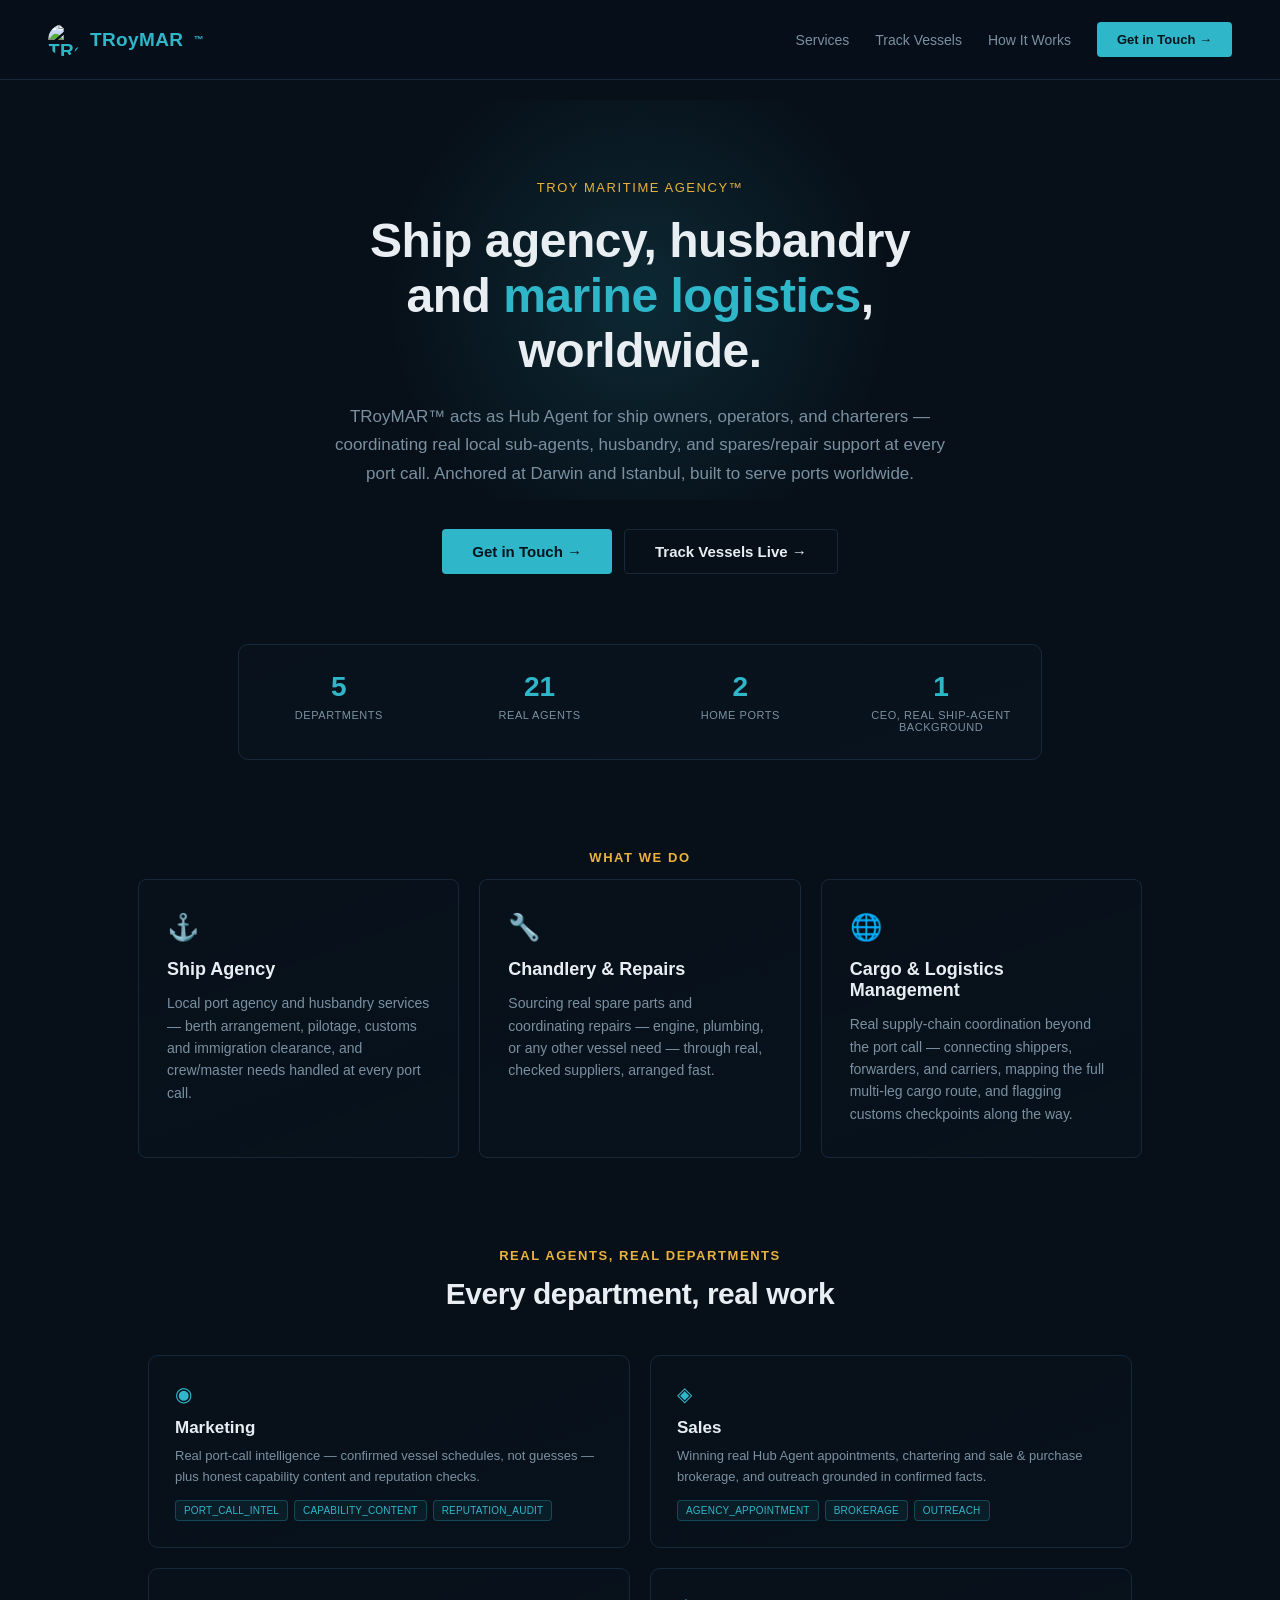
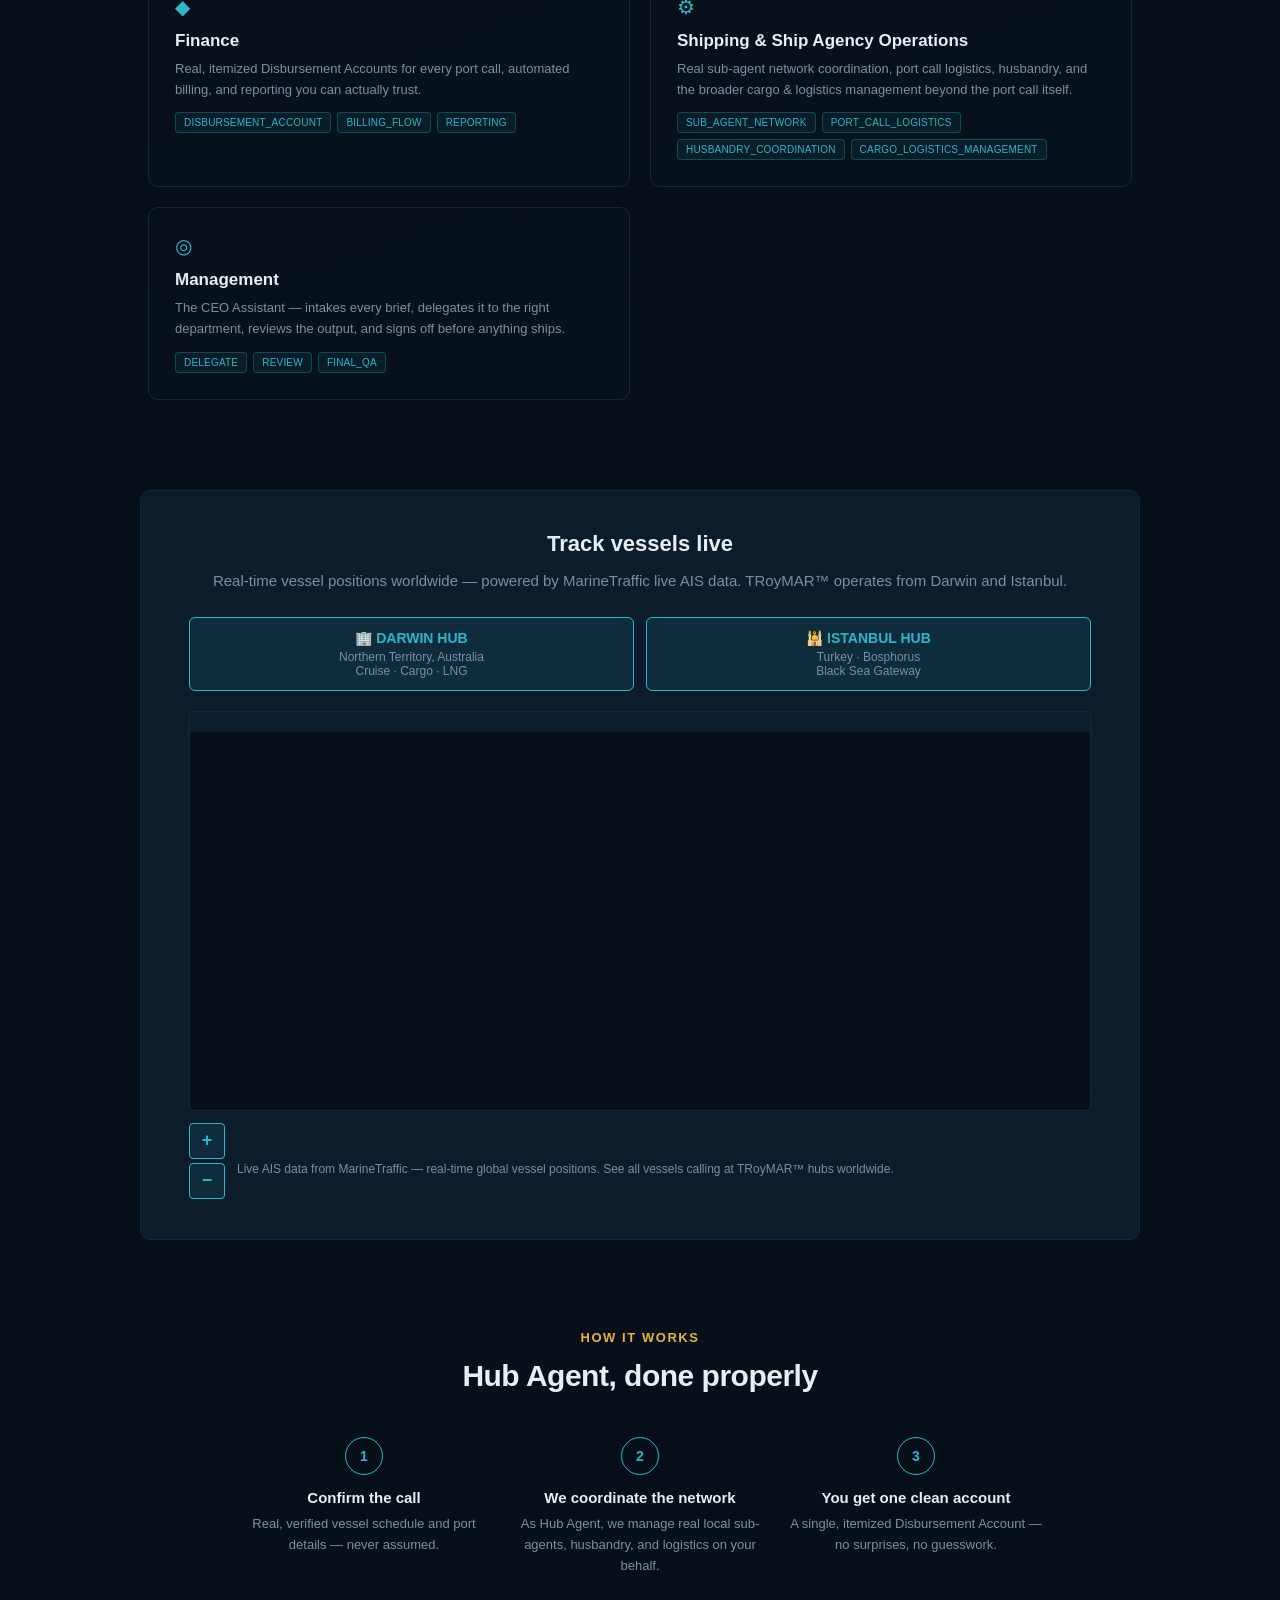
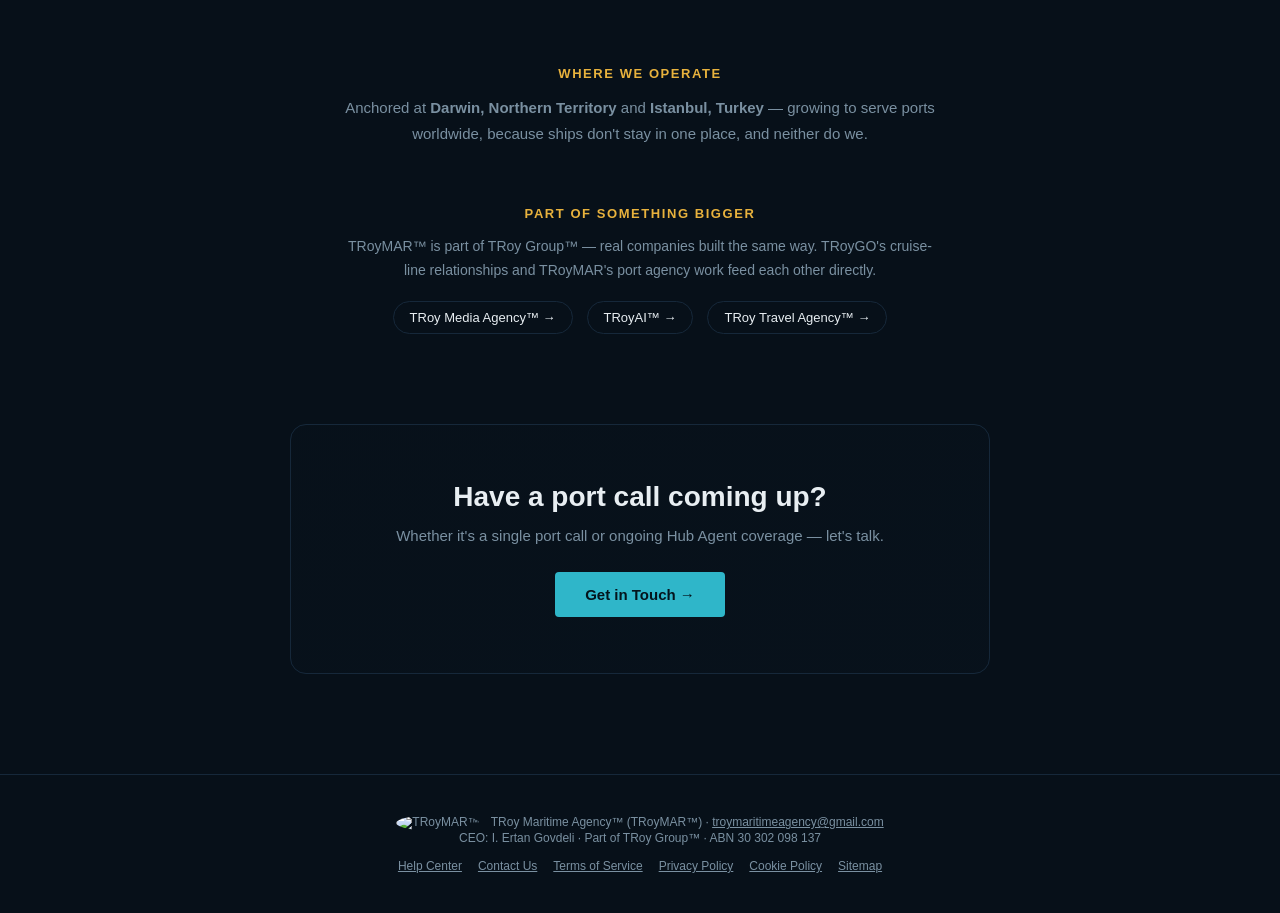
==== site/index.html @ aef92d96 "Reposition zoom controls vertically below map - Move + and - buttons below map, stacked vertically -" ====
<!DOCTYPE html>
<html lang="en">
<head>
  <meta charset="UTF-8" />
  <meta name="viewport" content="width=device-width, initial-scale=1.0" />
  <title>TRoy Maritime Agency™ — Ship Agency, Logistics & Marine Services</title>
  <link rel="icon" type="image/png" href="/favicon.png" />
  <style>
    :root {
      --bg: #071019;
      --bg2: #0c1c2b;
      --accent: #2fb6c9;
      --accent2: #e8b23d;
      --text: #e8eef2;
      --muted: #7a90a1;
      --border: #16283a;
    }
    * { box-sizing: border-box; margin: 0; padding: 0; }
    html { scroll-behavior: smooth; }
    body { background: var(--bg); color: var(--text); font-family: "Helvetica Neue", Arial, sans-serif; }

    nav {
      display: flex;
      justify-content: space-between;
      align-items: center;
      padding: 22px 48px;
      border-bottom: 1px solid var(--border);
      position: sticky;
      top: 0;
      background: rgba(7, 16, 25, 0.92);
      backdrop-filter: blur(6px);
      z-index: 10;
    }
    .nav-logo { display: flex; align-items: center; gap: 10px; font-size: 19px; font-weight: 700; color: var(--accent); letter-spacing: 0.02em; }
    .nav-logo img { width: 32px; height: 32px; border-radius: 50%; -webkit-user-drag: none; user-select: none; }
    .nav-logo sup { font-size: 10px; }
    .nav-links { display: flex; align-items: center; gap: 26px; }
    .nav-link { color: var(--muted); font-size: 14px; text-decoration: none; }
    .nav-link:hover { color: var(--text); }
    .nav-cta {
      background: var(--accent);
      color: #04141c;
      padding: 10px 20px;
      border-radius: 4px;
      font-weight: 600;
      font-size: 13px;
      text-decoration: none;
    }

    .hero {
      max-width: 900px;
      margin: 100px auto 70px;
      padding: 0 48px;
      text-align: center;
      position: relative;
    }
    .hero::before {
      content: "";
      position: absolute;
      top: -80px; left: 50%;
      transform: translateX(-50%);
      width: 600px; height: 400px;
      background: radial-gradient(circle, rgba(47,182,201,0.15) 0%, transparent 70%);
      pointer-events: none;
      z-index: -1;
    }
    .hero .eyebrow { color: var(--accent2); font-size: 13px; letter-spacing: 0.12em; text-transform: uppercase; margin-bottom: 18px; }
    .hero h1 { font-size: 48px; font-weight: 700; line-height: 1.15; letter-spacing: -0.5px; }
    .hero h1 span { color: var(--accent); }
    .hero p { font-size: 17px; color: var(--muted); margin: 24px auto 40px; line-height: 1.7; max-width: 640px; }
    .cta-row { display: flex; gap: 12px; justify-content: center; flex-wrap: wrap; }
    .cta {
      display: inline-block;
      background: var(--accent);
      color: #04141c;
      padding: 14px 30px;
      border-radius: 4px;
      font-weight: 700;
      font-size: 15px;
      text-decoration: none;
      transition: transform 0.2s;
    }
    .cta:hover { transform: translateY(-2px); }
    .cta-secondary {
      display: inline-block;
      border: 1px solid var(--border);
      color: var(--text);
      padding: 13px 30px;
      border-radius: 4px;
      font-weight: 600;
      font-size: 15px;
      text-decoration: none;
    }
    .cta-secondary:hover { border-color: var(--accent); }

    section { padding: 0 48px; }
    .section-label { font-size: 13px; color: var(--accent2); text-transform: uppercase; letter-spacing: 0.12em; text-align: center; margin-bottom: 14px; font-weight: 600; }
    .section-title { font-size: 30px; font-weight: 700; text-align: center; margin-bottom: 44px; letter-spacing: -0.5px; }

    /* Proof strip */
    .proof { max-width: 900px; margin: 0 auto 90px; }
    .proof-grid {
      display: grid; grid-template-columns: repeat(4, 1fr); gap: 1px;
      background:
        linear-gradient(160deg, rgba(7,16,25,0.93), rgba(7,16,25,0.88)),
        url('https://images.unsplash.com/photo-1774281254029-342a20e10eb5?auto=format&fit=crop&w=1200&q=60') center/cover no-repeat,
        var(--border);
      border: 1px solid var(--border); border-radius: 10px; overflow: hidden;
    }
    .proof-cell { background: transparent; padding: 26px 14px; text-align: center; }
    .proof-cell .num { font-size: 28px; font-weight: 800; color: var(--accent); }
    .proof-cell .lbl { font-size: 11px; color: var(--muted); margin-top: 6px; text-transform: uppercase; letter-spacing: 0.05em; }

    .pillars { max-width: 1100px; margin: 0 auto 90px; }
    .pillar-grid { display: grid; grid-template-columns: repeat(3, 1fr); gap: 20px; }
    .pillar {
      position: relative;
      background:
        linear-gradient(160deg, rgba(7,16,25,0.94), rgba(7,16,25,0.86)),
        var(--pillar-img) center/cover no-repeat, var(--bg2);
      border: 1px solid var(--border); border-radius: 8px; padding: 32px 28px;
      transition: border-color 0.2s, transform 0.2s;
    }
    .pillar:hover { border-color: rgba(47,182,201,0.4); transform: translateY(-3px); }
    .pillar .icon { font-size: 26px; color: var(--accent); margin-bottom: 16px; }
    .pillar h3 { font-size: 18px; margin-bottom: 12px; }
    .pillar p { font-size: 14px; color: var(--muted); line-height: 1.6; }

    /* Services with real skill tags */
    .services { max-width: 1080px; margin: 0 auto 90px; }
    .service-grid { display: grid; grid-template-columns: repeat(2, 1fr); gap: 20px; }
    .service-card {
      background:
        linear-gradient(160deg, rgba(7,16,25,0.94), rgba(7,16,25,0.88)),
        var(--card-img) center/cover no-repeat, var(--bg2);
      border: 1px solid var(--border); border-radius: 10px; padding: 26px;
      transition: border-color 0.2s, transform 0.2s;
    }
    .service-card:hover { border-color: rgba(47,182,201,0.4); transform: translateY(-3px); }
    .service-card .icon { font-size: 20px; color: var(--accent); margin-bottom: 12px; }
    .service-card h3 { font-size: 17px; margin-bottom: 8px; }
    .service-card p { font-size: 13px; color: var(--muted); line-height: 1.6; margin-bottom: 12px; }
    .skill-tags { display: flex; flex-wrap: wrap; gap: 6px; }
    .skill-tag {
      font-size: 10px; color: var(--accent); background: rgba(47,182,201,0.08);
      border: 1px solid rgba(47,182,201,0.28); border-radius: 4px; padding: 4px 8px; letter-spacing: 0.02em;
    }

    .tracker {
      max-width: 1000px; margin: 0 auto 90px; padding: 40px 48px; text-align: center;
      background: var(--bg2); border: 1px solid var(--border); border-radius: 10px;
    }
    .tracker h2 { font-size: 22px; margin-bottom: 12px; }
    .tracker p { color: var(--muted); font-size: 15px; margin-bottom: 24px; line-height: 1.6; }
    .tracker small { display: block; margin-top: 16px; color: var(--muted); font-size: 12px; }
    #maritime-map-embed { display: block; margin: 20px 0; }

    /* How it works */
    .how { max-width: 900px; margin: 0 auto 90px; }
    .how-steps { display: grid; grid-template-columns: repeat(3, 1fr); gap: 24px; }
    .how-step { text-align: center; }
    .how-step .step-num {
      width: 38px; height: 38px; border-radius: 50%; border: 1px solid var(--accent);
      color: var(--accent); display: flex; align-items: center; justify-content: center;
      font-weight: 700; margin: 0 auto 14px; font-size: 14px;
    }
    .how-step h4 { font-size: 15px; margin-bottom: 8px; }
    .how-step p { font-size: 13px; color: var(--muted); line-height: 1.6; }

    .anchors { max-width: 700px; margin: 0 auto 60px; text-align: center; }
    .anchors p { color: var(--muted); font-size: 15px; line-height: 1.7; }

    .group { max-width: 700px; margin: 0 auto 90px; text-align: center; }
    .group p { color: var(--muted); font-size: 14px; line-height: 1.7; }
    .group-links { display: flex; gap: 14px; justify-content: center; margin-top: 18px; flex-wrap: wrap; }
    .group-links a {
      font-size: 13px; color: var(--text); text-decoration: none; border: 1px solid var(--border);
      padding: 8px 16px; border-radius: 20px; transition: border-color 0.2s;
    }
    .group-links a:hover { border-color: var(--accent); }

    .final-cta {
      max-width: 700px; margin: 0 auto 100px; text-align: center; padding: 56px 48px;
      background:
        linear-gradient(160deg, rgba(7,16,25,0.94), rgba(7,16,25,0.88)),
        url('https://images.unsplash.com/photo-1494412574643-ff11b0a5c1c3?auto=format&fit=crop&w=1200&q=60') center/cover no-repeat,
        var(--bg2);
      border: 1px solid var(--border); border-radius: 16px;
    }
    .final-cta h2 { font-size: 28px; margin-bottom: 14px; }
    .final-cta p { color: var(--muted); margin-bottom: 28px; font-size: 15px; }

    footer { text-align: center; padding: 40px; color: var(--muted); font-size: 12px; border-top: 1px solid var(--border); }
    footer a { color: var(--muted); }

    @media (max-width: 800px) {
      .hero h1 { font-size: 32px; }
      .proof-grid { grid-template-columns: repeat(2, 1fr); }
      .pillar-grid { grid-template-columns: 1fr; }
      .service-grid { grid-template-columns: 1fr; }
      .how-steps { grid-template-columns: 1fr; }
      nav { padding: 16px 20px; }
      .nav-links { gap: 14px; }
      section, .hero { padding: 0 22px; }
    }
  </style>
</head>
<body>
  <nav>
    <a href="/" style="text-decoration: none; color: inherit; display: flex; align-items: center; gap: 10px; cursor: pointer;"><div class="nav-logo" style="margin: 0;"><img src="/images/logo.png" alt="TRoyMAR™" draggable="false" />TRoyMAR<sup>™</sup></div></a>
    <div class="nav-links">
      <a class="nav-link" href="#services">Services</a>
      <a class="nav-link" href="#tracker">Track Vessels</a>
      <a class="nav-link" href="#how">How It Works</a>
      <a class="nav-cta" href="mailto:troymaritimeagency@gmail.com">Get in Touch →</a>
    </div>
  </nav>

  <section class="hero">
    <div class="eyebrow">TRoy Maritime Agency™</div>
    <h1>Ship agency, husbandry<br />and <span>marine logistics</span>,<br />worldwide.</h1>
    <p>
      TRoyMAR™ acts as Hub Agent for ship owners, operators, and charterers — coordinating
      real local sub-agents, husbandry, and spares/repair support at every port call.
      Anchored at Darwin and Istanbul, built to serve ports worldwide.
    </p>
    <div class="cta-row">
      <a class="cta" href="mailto:troymaritimeagency@gmail.com">Get in Touch →</a>
      <a class="cta-secondary" href="#tracker">Track Vessels Live →</a>
    </div>
  </section>

  <section class="proof">
    <div class="proof-grid">
      <div class="proof-cell"><div class="num">5</div><div class="lbl">Departments</div></div>
      <div class="proof-cell"><div class="num">21</div><div class="lbl">Real Agents</div></div>
      <div class="proof-cell"><div class="num">2</div><div class="lbl">Home Ports</div></div>
      <div class="proof-cell"><div class="num">1</div><div class="lbl">CEO, Real Ship-Agent Background</div></div>
    </div>
  </section>

  <section class="pillars">
    <div class="section-label">What We Do</div>
    <div class="pillar-grid">
      <div class="pillar" style="--pillar-img: url('https://images.unsplash.com/photo-1709454972756-021ee178007b?auto=format&fit=crop&w=800&q=60');">
        <div class="icon">⚓</div>
        <h3>Ship Agency</h3>
        <p>Local port agency and husbandry services — berth arrangement, pilotage, customs and immigration clearance, and crew/master needs handled at every port call.</p>
      </div>
      <div class="pillar" style="--pillar-img: url('https://images.unsplash.com/photo-1703174359827-3b6cd11aef43?auto=format&fit=crop&w=800&q=60');">
        <div class="icon">🔧</div>
        <h3>Chandlery & Repairs</h3>
        <p>Sourcing real spare parts and coordinating repairs — engine, plumbing, or any other vessel need — through real, checked suppliers, arranged fast.</p>
      </div>
      <div class="pillar" style="--pillar-img: url('https://images.unsplash.com/photo-1606185540834-d6e7483ee1a4?auto=format&fit=crop&w=800&q=60');">
        <div class="icon">🌐</div>
        <h3>Cargo &amp; Logistics Management</h3>
        <p>Real supply-chain coordination beyond the port call — connecting shippers, forwarders, and carriers, mapping the full multi-leg cargo route, and flagging customs checkpoints along the way.</p>
      </div>
    </div>
  </section>

  <section class="services" id="services">
    <div class="section-label">Real Agents, Real Departments</div>
    <h2 class="section-title">Every department, real work</h2>
    <div class="service-grid">
      <div class="service-card" style="--card-img: url('https://images.unsplash.com/photo-1670121180530-cfcba4438038?auto=format&fit=crop&w=800&q=60');">
        <div class="icon">◉</div>
        <h3>Marketing</h3>
        <p>Real port-call intelligence — confirmed vessel schedules, not guesses — plus honest capability content and reputation checks.</p>
        <div class="skill-tags">
          <span class="skill-tag">PORT_CALL_INTEL</span>
          <span class="skill-tag">CAPABILITY_CONTENT</span>
          <span class="skill-tag">REPUTATION_AUDIT</span>
        </div>
      </div>
      <div class="service-card" style="--card-img: url('https://images.unsplash.com/photo-1521791136064-7986c2920216?auto=format&fit=crop&w=800&q=60');">
        <div class="icon">◈</div>
        <h3>Sales</h3>
        <p>Winning real Hub Agent appointments, chartering and sale &amp; purchase brokerage, and outreach grounded in confirmed facts.</p>
        <div class="skill-tags">
          <span class="skill-tag">AGENCY_APPOINTMENT</span>
          <span class="skill-tag">BROKERAGE</span>
          <span class="skill-tag">OUTREACH</span>
        </div>
      </div>
      <div class="service-card" style="--card-img: url('https://images.unsplash.com/photo-1554224155-6726b3ff858f?auto=format&fit=crop&w=800&q=60');">
        <div class="icon">◆</div>
        <h3>Finance</h3>
        <p>Real, itemized Disbursement Accounts for every port call, automated billing, and reporting you can actually trust.</p>
        <div class="skill-tags">
          <span class="skill-tag">DISBURSEMENT_ACCOUNT</span>
          <span class="skill-tag">BILLING_FLOW</span>
          <span class="skill-tag">REPORTING</span>
        </div>
      </div>
      <div class="service-card" style="--card-img: url('https://images.unsplash.com/photo-1634638022845-1ab614a94128?auto=format&fit=crop&w=800&q=60');">
        <div class="icon">⚙</div>
        <h3>Shipping &amp; Ship Agency Operations</h3>
        <p>Real sub-agent network coordination, port call logistics, husbandry, and the broader cargo &amp; logistics management beyond the port call itself.</p>
        <div class="skill-tags">
          <span class="skill-tag">SUB_AGENT_NETWORK</span>
          <span class="skill-tag">PORT_CALL_LOGISTICS</span>
          <span class="skill-tag">HUSBANDRY_COORDINATION</span>
          <span class="skill-tag">CARGO_LOGISTICS_MANAGEMENT</span>
        </div>
      </div>
      <div class="service-card" style="--card-img: url('https://images.unsplash.com/photo-1742405469946-c004ec8a32f0?auto=format&fit=crop&w=800&q=60');">
        <div class="icon">◎</div>
        <h3>Management</h3>
        <p>The CEO Assistant — intakes every brief, delegates it to the right department, reviews the output, and signs off before anything ships.</p>
        <div class="skill-tags">
          <span class="skill-tag">DELEGATE</span>
          <span class="skill-tag">REVIEW</span>
          <span class="skill-tag">FINAL_QA</span>
        </div>
      </div>
    </div>
  </section>

  <section class="tracker" id="tracker">
    <h2>Track vessels live</h2>
    <p>Real-time vessel positions worldwide — powered by MarineTraffic live AIS data. TRoyMAR™ operates from Darwin and Istanbul.</p>

    <div style="margin-bottom: 20px; display: grid; grid-template-columns: 1fr 1fr; gap: 12px;">
      <div style="background: rgba(47,182,201,0.1); border: 1px solid #2fb6c9; border-radius: 6px; padding: 12px; text-align: center;">
        <div style="color: #2fb6c9; font-weight: 700; font-size: 14px;">🏢 DARWIN HUB</div>
        <div style="color: #7a90a1; font-size: 12px; margin-top: 4px;">Northern Territory, Australia<br/>Cruise · Cargo · LNG</div>
      </div>
      <div style="background: rgba(47,182,201,0.1); border: 1px solid #2fb6c9; border-radius: 6px; padding: 12px; text-align: center;">
        <div style="color: #2fb6c9; font-weight: 700; font-size: 14px;">🕌 ISTANBUL HUB</div>
        <div style="color: #7a90a1; font-size: 12px; margin-top: 4px;">Turkey · Bosphorus<br/>Black Sea Gateway</div>
      </div>
    </div>

    <div style="position: relative; width:100%; height:400px; border:1px solid #16283a; border-radius:6px; overflow: hidden;">
      <iframe id="maritime-map-embed"
        src="https://www.marinetraffic.com/en/ais/embed/zoom:2/centery:20/centerx:0/maptype:4/shownames:true/mmsi:0/shipid:0/fleet:/fleet_id:/vtypes:/showmenu:/remember:false"
        style="width:100%; height:100%; border:none; background:#071019;"
        allowfullscreen loading="lazy"
        sandbox="allow-scripts allow-same-origin allow-forms">
      </iframe>
      <div style="position: absolute; bottom: 0; left: 0; right: 0; height: 40px; background: linear-gradient(transparent, var(--bg)); pointer-events: auto;"></div>
    </div>

    <div style="display: flex; align-items: center; gap: 12px; margin-top: 12px;">
      <div style="display: flex; flex-direction: column; gap: 4px;">
        <button id="zoom-in" style="width: 36px; height: 36px; border-radius: 4px; border: 1px solid #2fb6c9; background: rgba(47, 182, 201, 0.1); color: #2fb6c9; font-size: 18px; font-weight: 700; cursor: pointer; display: flex; align-items: center; justify-content: center; transition: all 0.2s;">+</button>
        <button id="zoom-out" style="width: 36px; height: 36px; border-radius: 4px; border: 1px solid #2fb6c9; background: rgba(47, 182, 201, 0.1); color: #2fb6c9; font-size: 18px; font-weight: 700; cursor: pointer; display: flex; align-items: center; justify-content: center; transition: all 0.2s;">−</button>
      </div>
      <small style="color: var(--muted);">Live AIS data from MarineTraffic — real-time global vessel positions. See all vessels calling at TRoyMAR™ hubs worldwide.</small>
    </div>

    <script>
      let currentZoom = 2;
      const mapEmbed = document.getElementById('maritime-map-embed');
      const zoomInBtn = document.getElementById('zoom-in');
      const zoomOutBtn = document.getElementById('zoom-out');

      function updateMapZoom(zoomLevel) {
        const baseUrl = 'https://www.marinetraffic.com/en/ais/embed/zoom:';
        const urlPart = '/centery:20/centerx:0/maptype:4/shownames:true/mmsi:0/shipid:0/fleet:/fleet_id:/vtypes:/showmenu:/remember:false';
        mapEmbed.src = baseUrl + zoomLevel + urlPart;
      }

      zoomInBtn.addEventListener('click', () => {
        if (currentZoom < 8) {
          currentZoom++;
          updateMapZoom(currentZoom);
        }
        zoomInBtn.style.opacity = currentZoom >= 8 ? '0.5' : '1';
        zoomOutBtn.style.opacity = '1';
      });

      zoomOutBtn.addEventListener('click', () => {
        if (currentZoom > 0) {
          currentZoom--;
          updateMapZoom(currentZoom);
        }
        zoomOutBtn.style.opacity = currentZoom <= 0 ? '0.5' : '1';
        zoomInBtn.style.opacity = '1';
      });

      zoomInBtn.addEventListener('mouseover', () => { zoomInBtn.style.backgroundColor = 'rgba(47, 182, 201, 0.2)'; });
      zoomInBtn.addEventListener('mouseout', () => { zoomInBtn.style.backgroundColor = 'rgba(7, 16, 25, 0.85)'; });
      zoomOutBtn.addEventListener('mouseover', () => { zoomOutBtn.style.backgroundColor = 'rgba(47, 182, 201, 0.2)'; });
      zoomOutBtn.addEventListener('mouseout', () => { zoomOutBtn.style.backgroundColor = 'rgba(7, 16, 25, 0.85)'; });
    </script>
  </section>

  <section class="how" id="how">
    <div class="section-label">How It Works</div>
    <h2 class="section-title">Hub Agent, done properly</h2>
    <div class="how-steps">
      <div class="how-step">
        <div class="step-num">1</div>
        <h4>Confirm the call</h4>
        <p>Real, verified vessel schedule and port details — never assumed.</p>
      </div>
      <div class="how-step">
        <div class="step-num">2</div>
        <h4>We coordinate the network</h4>
        <p>As Hub Agent, we manage real local sub-agents, husbandry, and logistics on your behalf.</p>
      </div>
      <div class="how-step">
        <div class="step-num">3</div>
        <h4>You get one clean account</h4>
        <p>A single, itemized Disbursement Account — no surprises, no guesswork.</p>
      </div>
    </div>
  </section>

  <section class="anchors">
    <div class="section-label">Where We Operate</div>
    <p>
      Anchored at <strong>Darwin, Northern Territory</strong> and <strong>Istanbul, Turkey</strong> —
      growing to serve ports worldwide, because ships don't stay in one place, and neither do we.
    </p>
  </section>

  <section class="group">
    <div class="section-label">Part Of Something Bigger</div>
    <p>
      TRoyMAR™ is part of TRoy Group™ — real companies built the same way. TRoyGO's cruise-line
      relationships and TRoyMAR's port agency work feed each other directly.
    </p>
    <div class="group-links">
      <a href="https://troymediagency.com" target="_blank" rel="noopener">TRoy Media Agency™ →</a>
      <a href="https://troyaiagent.com" target="_blank" rel="noopener">TRoyAI™ →</a>
      <a href="https://troytravelagency.com" target="_blank" rel="noopener">TRoy Travel Agency™ →</a>
    </div>
  </section>

  <section class="final-cta">
    <h2>Have a port call coming up?</h2>
    <p>Whether it's a single port call or ongoing Hub Agent coverage — let's talk.</p>
    <a class="cta" href="mailto:troymaritimeagency@gmail.com">Get in Touch →</a>
  </section>

  <footer>
    <img src="/images/logo.png" alt="TRoyMAR™" draggable="false" style="width:28px;height:28px;border-radius:50%;vertical-align:middle;margin-right:8px;-webkit-user-drag:none;user-select:none;" />
    TRoy Maritime Agency™ (TRoyMAR™) · <a href="mailto:troymaritimeagency@gmail.com">troymaritimeagency@gmail.com</a><br />
    CEO: I. Ertan Govdeli · Part of TRoy Group™ · ABN 30 302 098 137<br />
    <div style="margin-top:14px; display:flex; gap:16px; justify-content:center; flex-wrap:wrap;">
      <a href="/help">Help Center</a>
      <a href="/contact">Contact Us</a>
      <a href="/terms">Terms of Service</a>
      <a href="/privacy">Privacy Policy</a>
      <a href="/cookies">Cookie Policy</a>
      <a href="/sitemap">Sitemap</a>
    </div>
  </footer>

  <!-- MarineTraffic live AIS embedded -->
  <!-- Real-time vessel tracking with auto-refresh -->
</body>
</html>
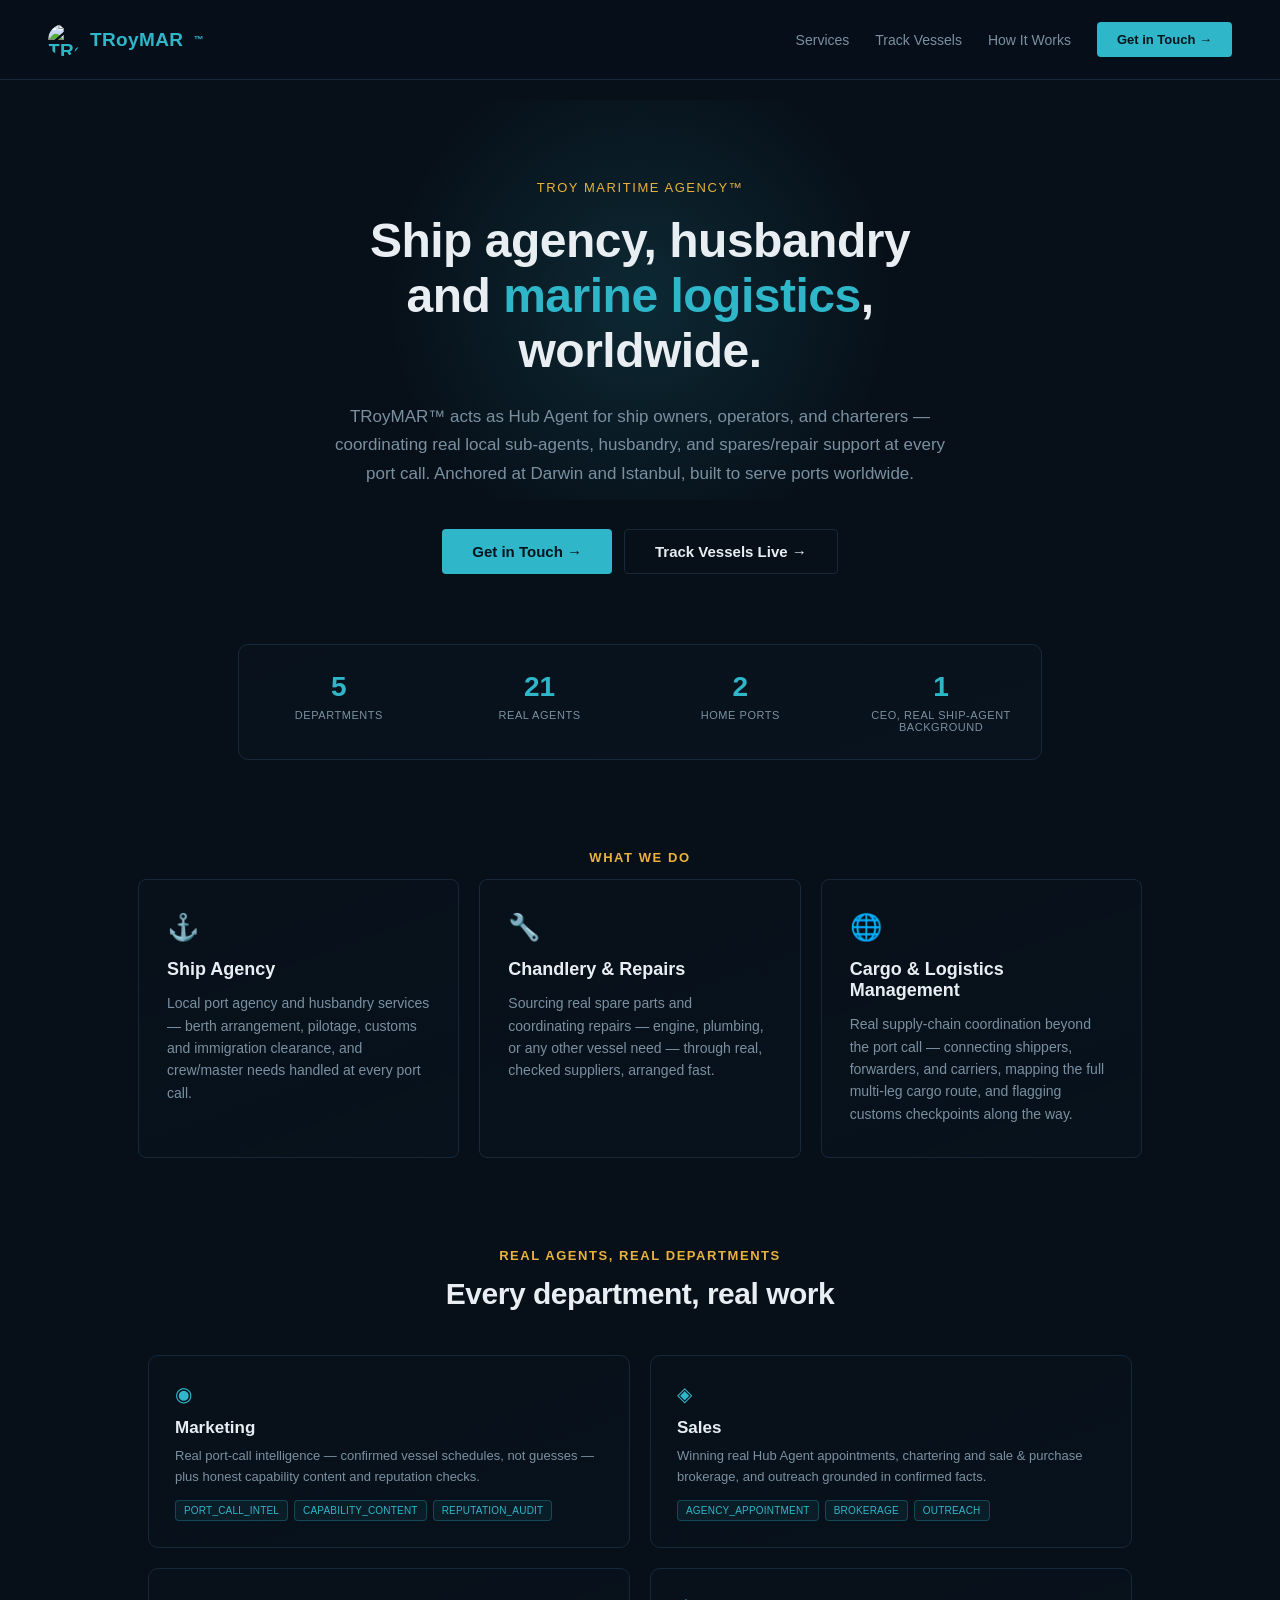
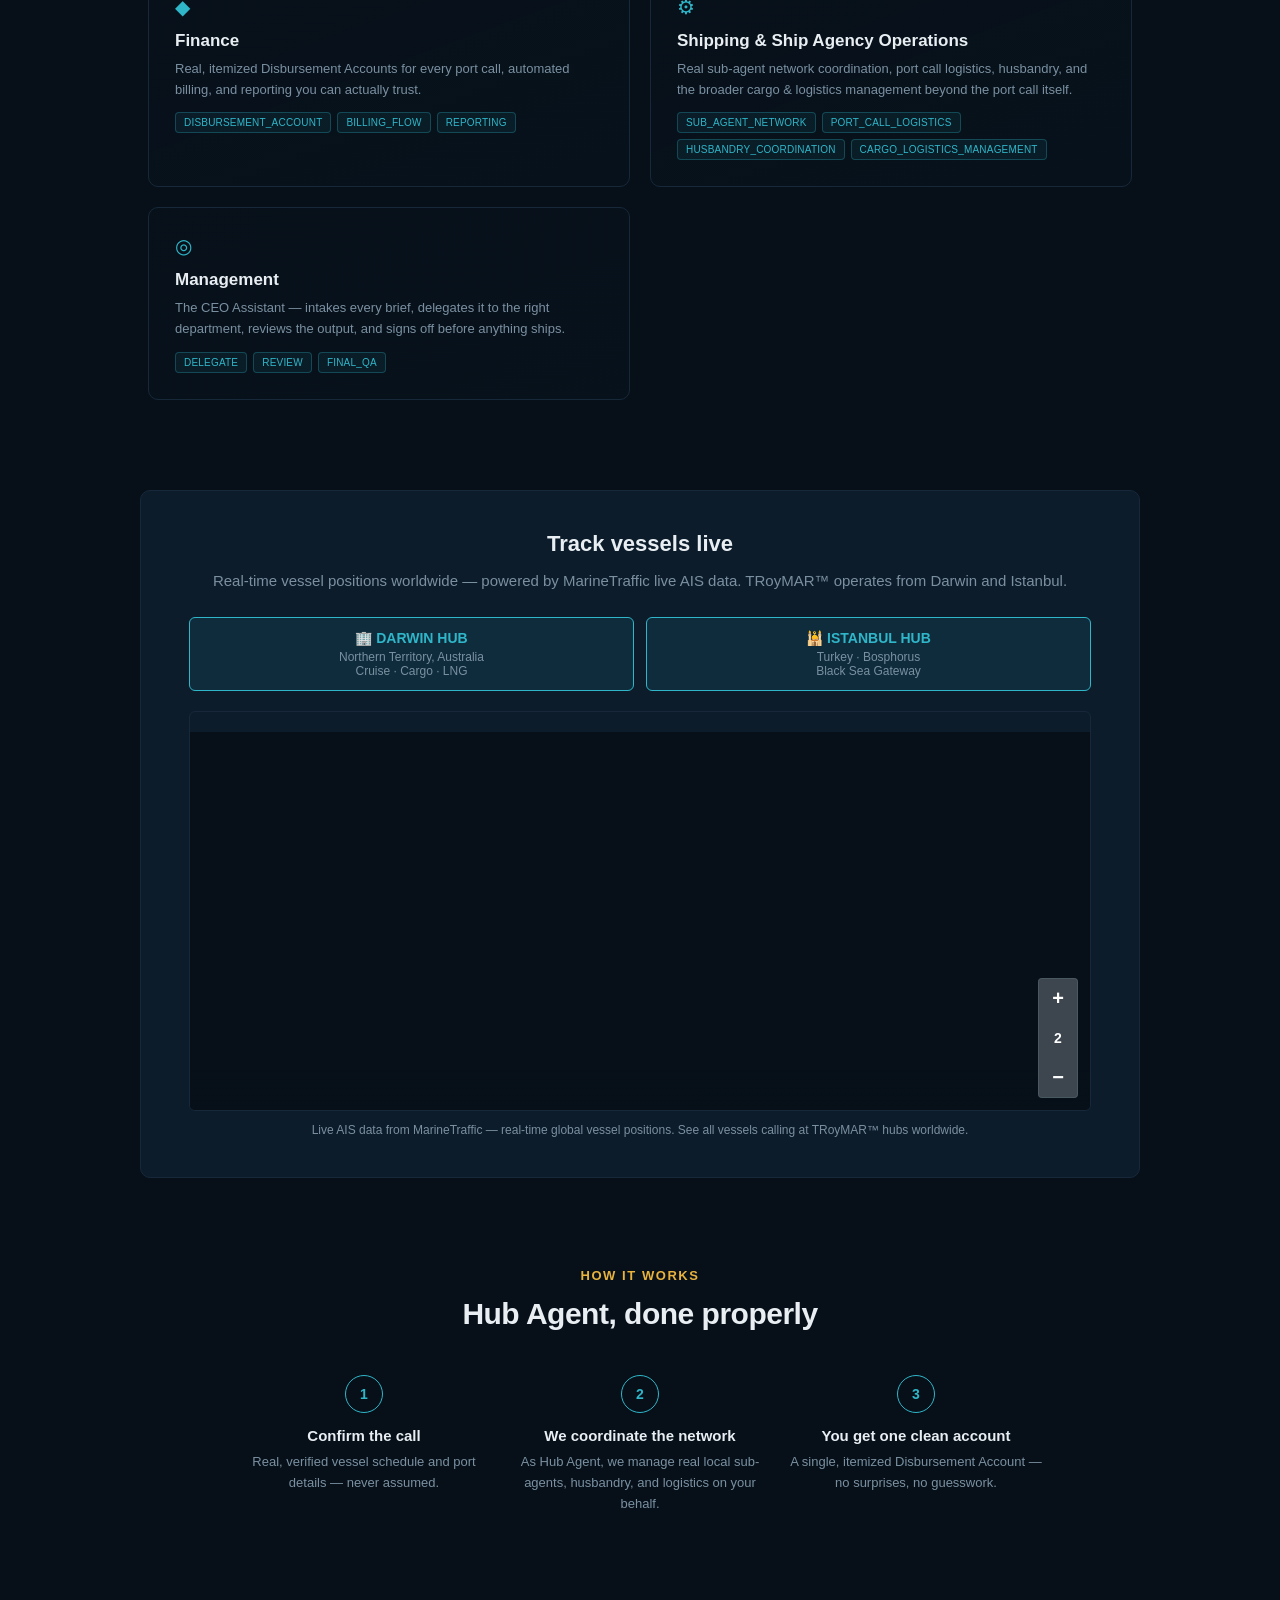
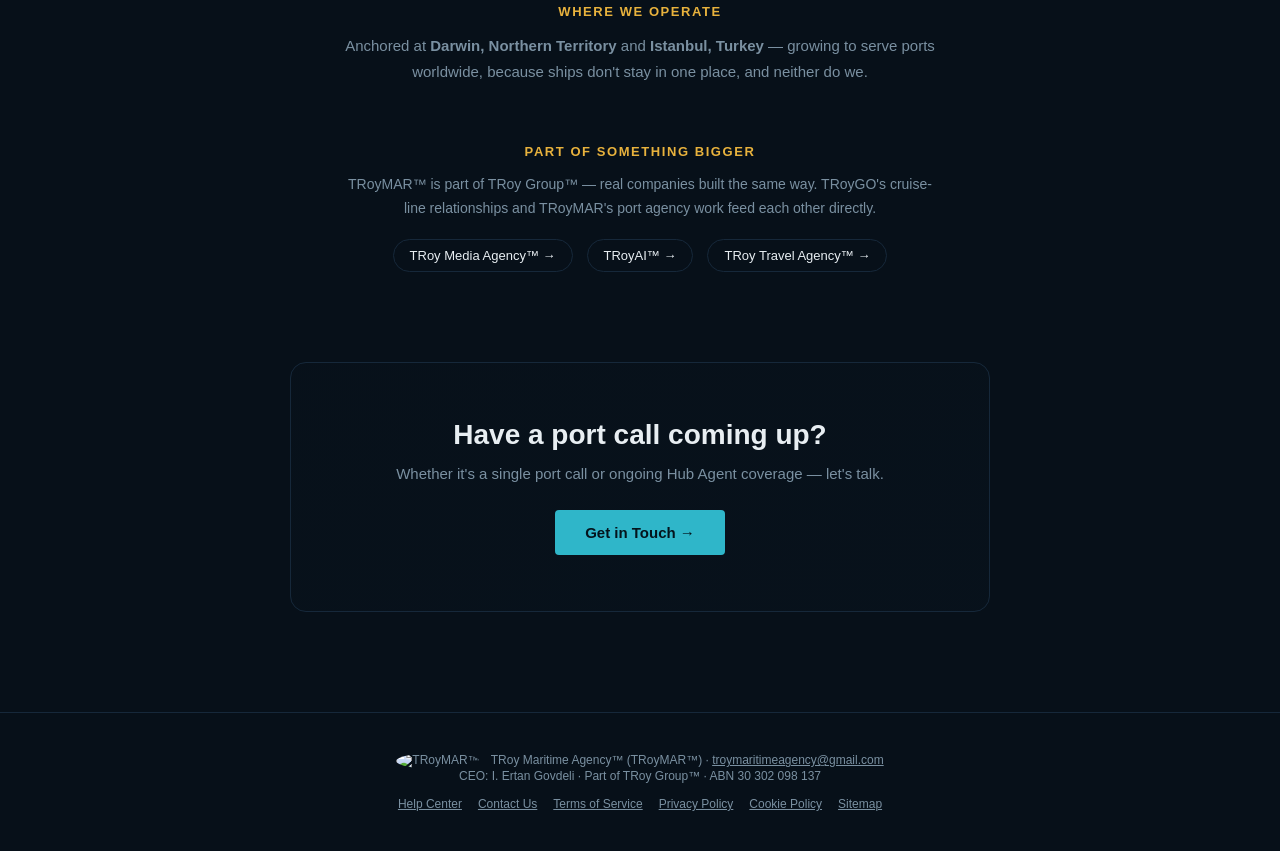
==== commit eabe3337: "Replicate MarineTraffic zoom control layout - Move controls to bottom right of map (not left) - Stac" ====
--- a/site/index.html
+++ b/site/index.html
@@ -341,26 +341,26 @@
         sandbox="allow-scripts allow-same-origin allow-forms">
       </iframe>
       <div style="position: absolute; bottom: 0; left: 0; right: 0; height: 40px; background: linear-gradient(transparent, var(--bg)); pointer-events: auto;"></div>
-    </div>
-
-    <div style="display: flex; align-items: center; gap: 12px; margin-top: 12px;">
-      <div style="display: flex; flex-direction: column; gap: 4px;">
-        <button id="zoom-in" style="width: 36px; height: 36px; border-radius: 4px; border: 1px solid #2fb6c9; background: rgba(47, 182, 201, 0.1); color: #2fb6c9; font-size: 18px; font-weight: 700; cursor: pointer; display: flex; align-items: center; justify-content: center; transition: all 0.2s;">+</button>
-        <button id="zoom-out" style="width: 36px; height: 36px; border-radius: 4px; border: 1px solid #2fb6c9; background: rgba(47, 182, 201, 0.1); color: #2fb6c9; font-size: 18px; font-weight: 700; cursor: pointer; display: flex; align-items: center; justify-content: center; transition: all 0.2s;">−</button>
-      </div>
-      <small style="color: var(--muted);">Live AIS data from MarineTraffic — real-time global vessel positions. See all vessels calling at TRoyMAR™ hubs worldwide.</small>
-    </div>
+      <div style="position: absolute; bottom: 12px; right: 12px; display: flex; flex-direction: column; gap: 0; pointer-events: auto; z-index: 10;">
+        <button id="zoom-in" style="width: 40px; height: 40px; border-radius: 4px 4px 0 0; border: 1px solid #495861; border-bottom: none; background: #3d454f; color: #fff; font-size: 20px; font-weight: 700; cursor: pointer; display: flex; align-items: center; justify-content: center; transition: background 0.2s;">+</button>
+        <div id="zoom-level" style="width: 40px; height: 40px; border-radius: 0; border: 1px solid #495861; border-top: none; border-bottom: none; background: #3d454f; color: #fff; font-size: 14px; font-weight: 600; cursor: default; display: flex; align-items: center; justify-content: center;">2</div>
+        <button id="zoom-out" style="width: 40px; height: 40px; border-radius: 0 0 4px 4px; border: 1px solid #495861; border-top: none; background: #3d454f; color: #fff; font-size: 20px; font-weight: 700; cursor: pointer; display: flex; align-items: center; justify-content: center; transition: background 0.2s;">−</button>
+      </div>
+    </div>
+    <small style="display: block; margin-top: 12px;">Live AIS data from MarineTraffic — real-time global vessel positions. See all vessels calling at TRoyMAR™ hubs worldwide.</small>
 
     <script>
       let currentZoom = 2;
       const mapEmbed = document.getElementById('maritime-map-embed');
       const zoomInBtn = document.getElementById('zoom-in');
       const zoomOutBtn = document.getElementById('zoom-out');
-
-      function updateMapZoom(zoomLevel) {
+      const zoomLevel = document.getElementById('zoom-level');
+
+      function updateMapZoom(level) {
         const baseUrl = 'https://www.marinetraffic.com/en/ais/embed/zoom:';
         const urlPart = '/centery:20/centerx:0/maptype:4/shownames:true/mmsi:0/shipid:0/fleet:/fleet_id:/vtypes:/showmenu:/remember:false';
-        mapEmbed.src = baseUrl + zoomLevel + urlPart;
+        mapEmbed.src = baseUrl + level + urlPart;
+        zoomLevel.textContent = level;
       }
 
       zoomInBtn.addEventListener('click', () => {
@@ -368,8 +368,6 @@
           currentZoom++;
           updateMapZoom(currentZoom);
         }
-        zoomInBtn.style.opacity = currentZoom >= 8 ? '0.5' : '1';
-        zoomOutBtn.style.opacity = '1';
       });
 
       zoomOutBtn.addEventListener('click', () => {
@@ -377,14 +375,12 @@
           currentZoom--;
           updateMapZoom(currentZoom);
         }
-        zoomOutBtn.style.opacity = currentZoom <= 0 ? '0.5' : '1';
-        zoomInBtn.style.opacity = '1';
       });
 
-      zoomInBtn.addEventListener('mouseover', () => { zoomInBtn.style.backgroundColor = 'rgba(47, 182, 201, 0.2)'; });
-      zoomInBtn.addEventListener('mouseout', () => { zoomInBtn.style.backgroundColor = 'rgba(7, 16, 25, 0.85)'; });
-      zoomOutBtn.addEventListener('mouseover', () => { zoomOutBtn.style.backgroundColor = 'rgba(47, 182, 201, 0.2)'; });
-      zoomOutBtn.addEventListener('mouseout', () => { zoomOutBtn.style.backgroundColor = 'rgba(7, 16, 25, 0.85)'; });
+      zoomInBtn.addEventListener('mouseover', () => { zoomInBtn.style.backgroundColor = '#4a5461'; });
+      zoomInBtn.addEventListener('mouseout', () => { zoomInBtn.style.backgroundColor = '#3d454f'; });
+      zoomOutBtn.addEventListener('mouseover', () => { zoomOutBtn.style.backgroundColor = '#4a5461'; });
+      zoomOutBtn.addEventListener('mouseout', () => { zoomOutBtn.style.backgroundColor = '#3d454f'; });
     </script>
   </section>
 
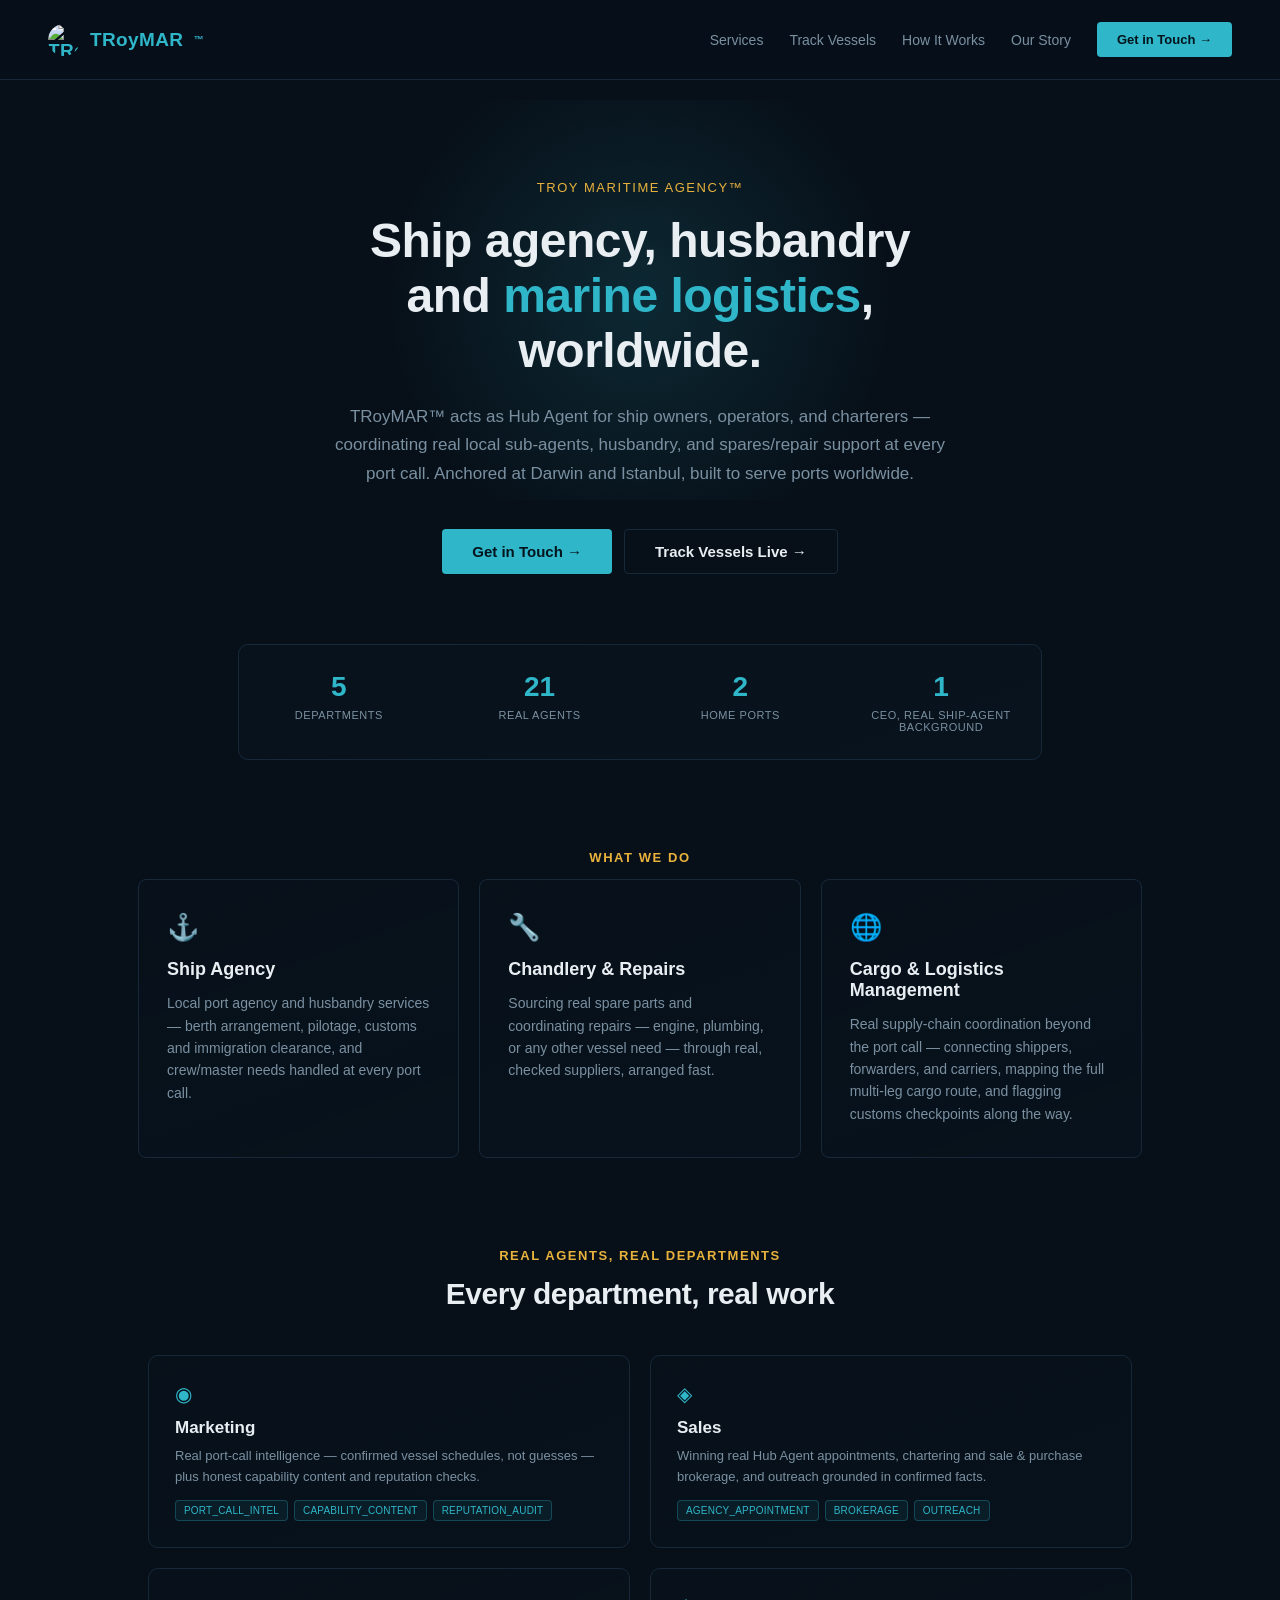
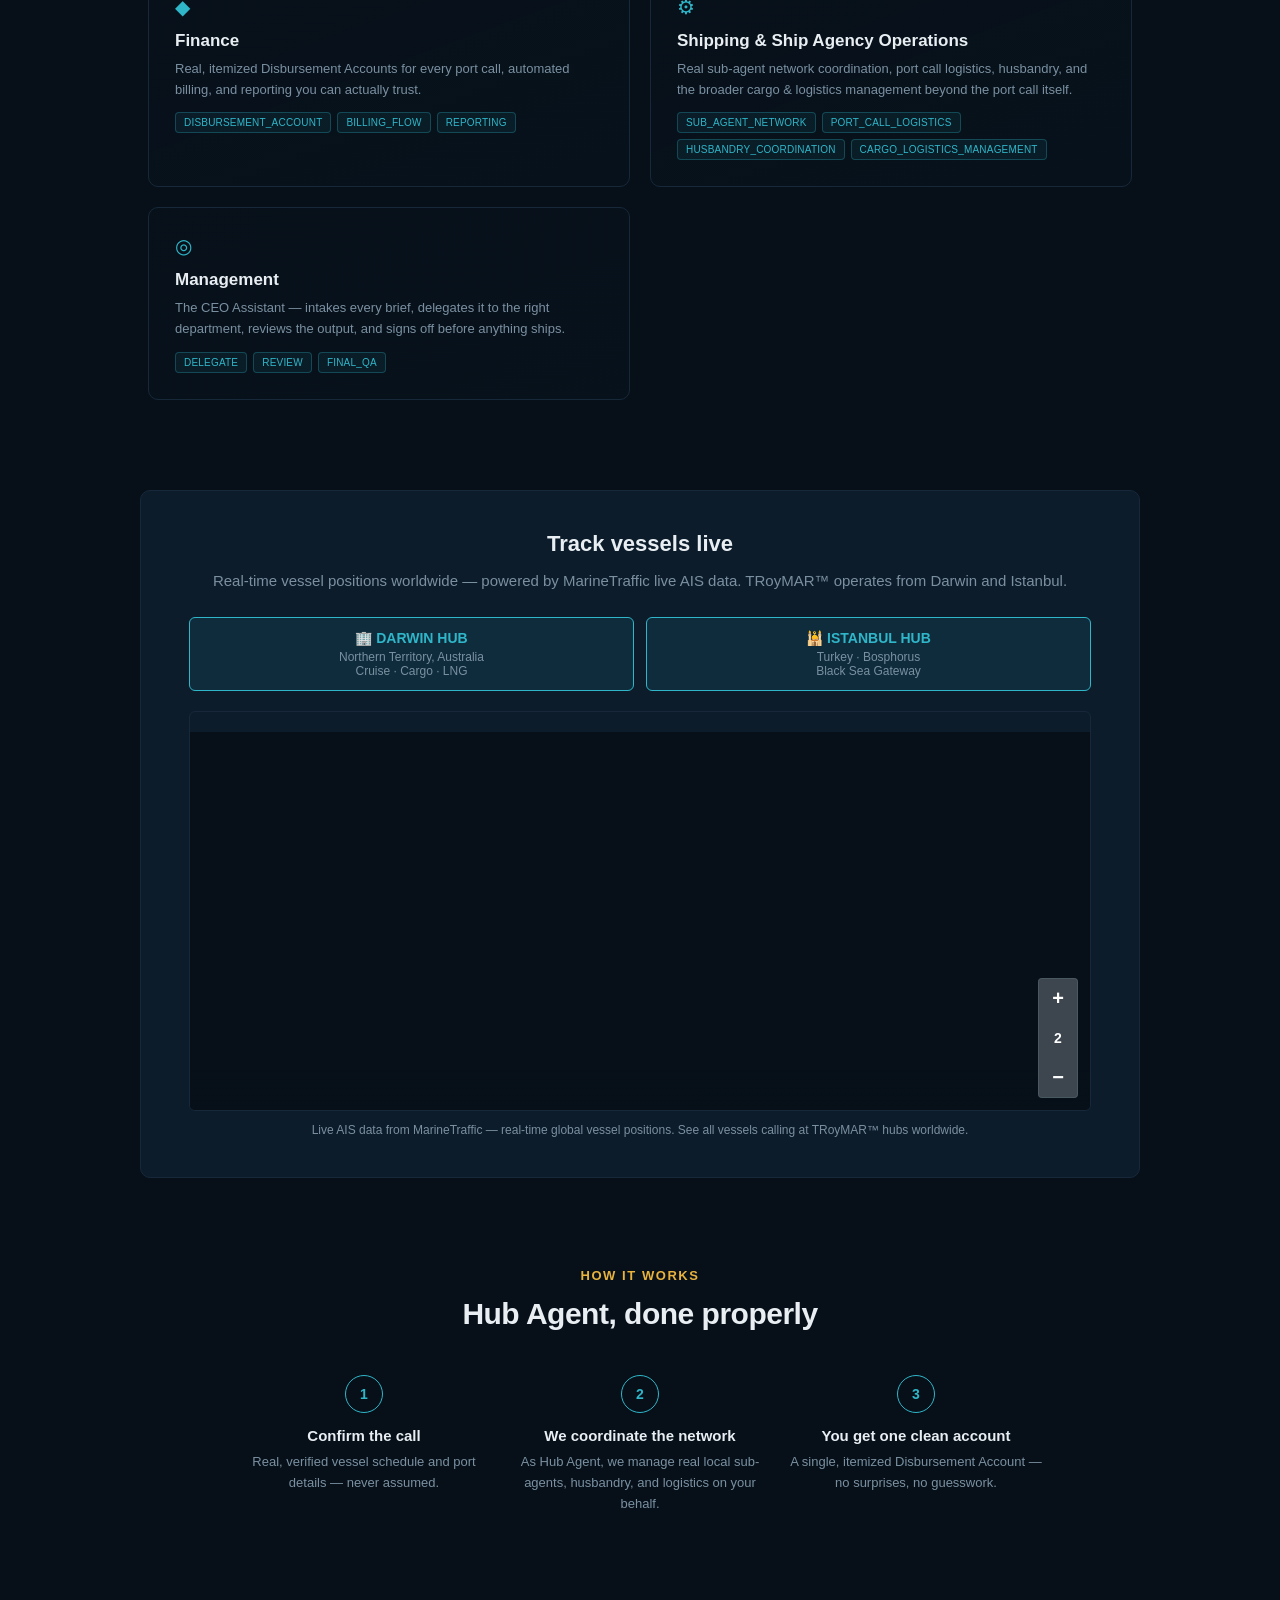
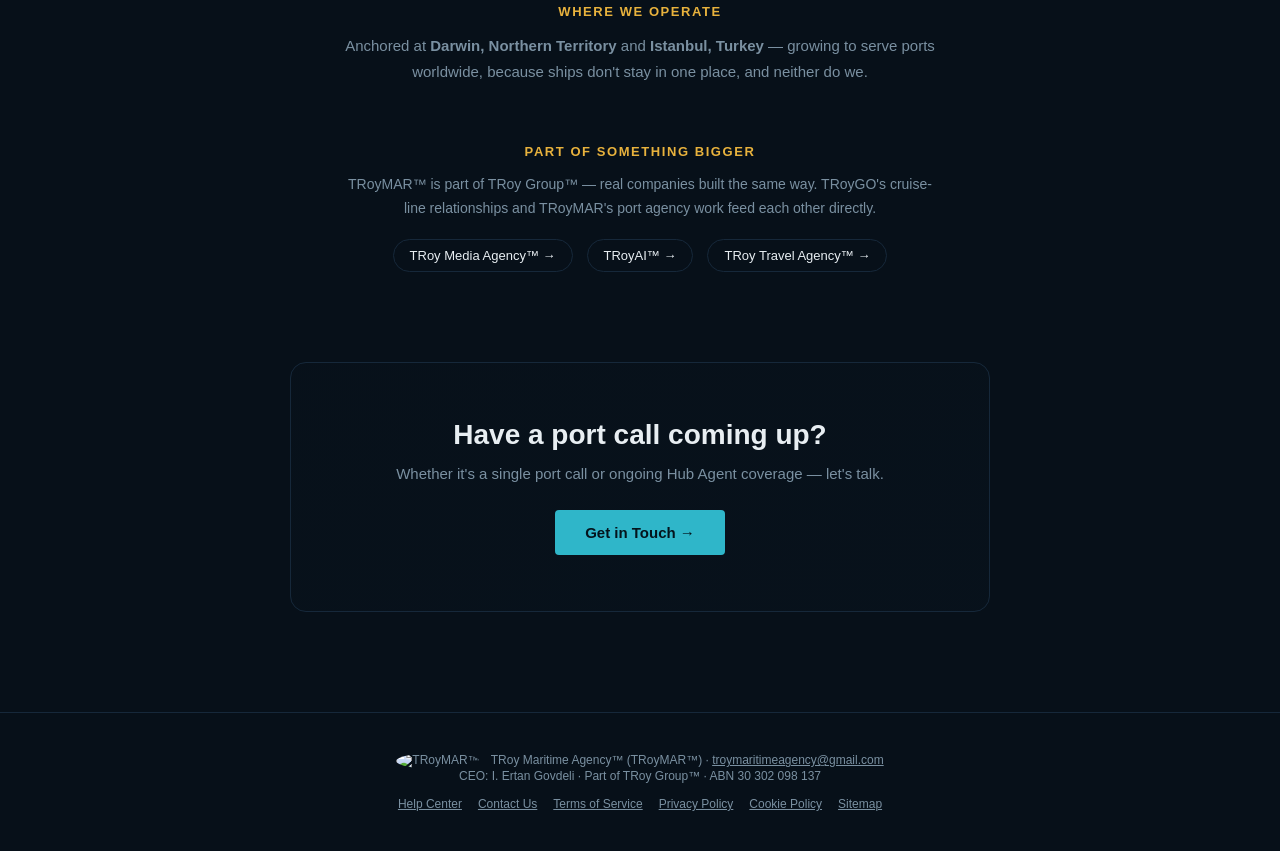
==== commit c54c262b: "Add /story interactive page with nav link Founder + TRoyMAR narrative from the presentation deck, ma" ====
--- a/site/index.html
+++ b/site/index.html
@@ -212,6 +212,7 @@
       <a class="nav-link" href="#services">Services</a>
       <a class="nav-link" href="#tracker">Track Vessels</a>
       <a class="nav-link" href="#how">How It Works</a>
+      <a class="nav-link" href="/story">Our Story</a>
       <a class="nav-cta" href="mailto:troymaritimeagency@gmail.com">Get in Touch →</a>
     </div>
   </nav>
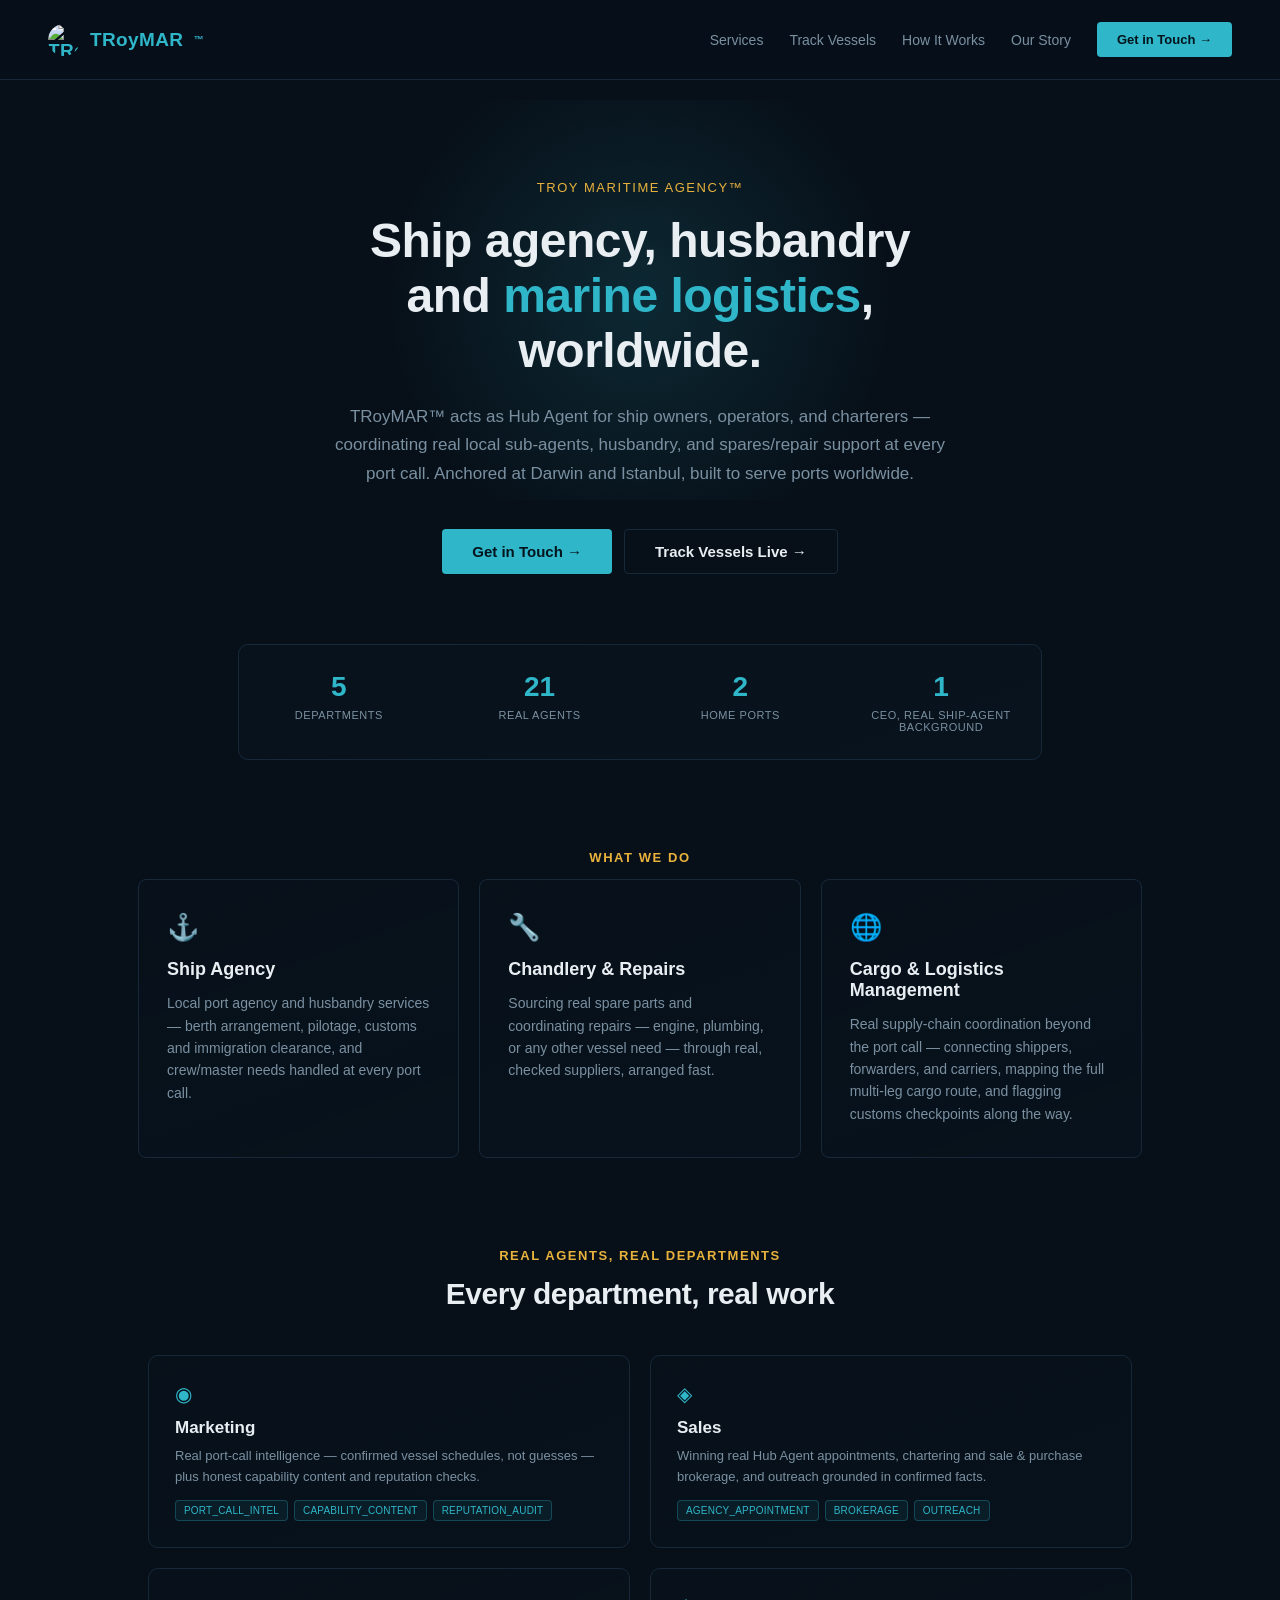
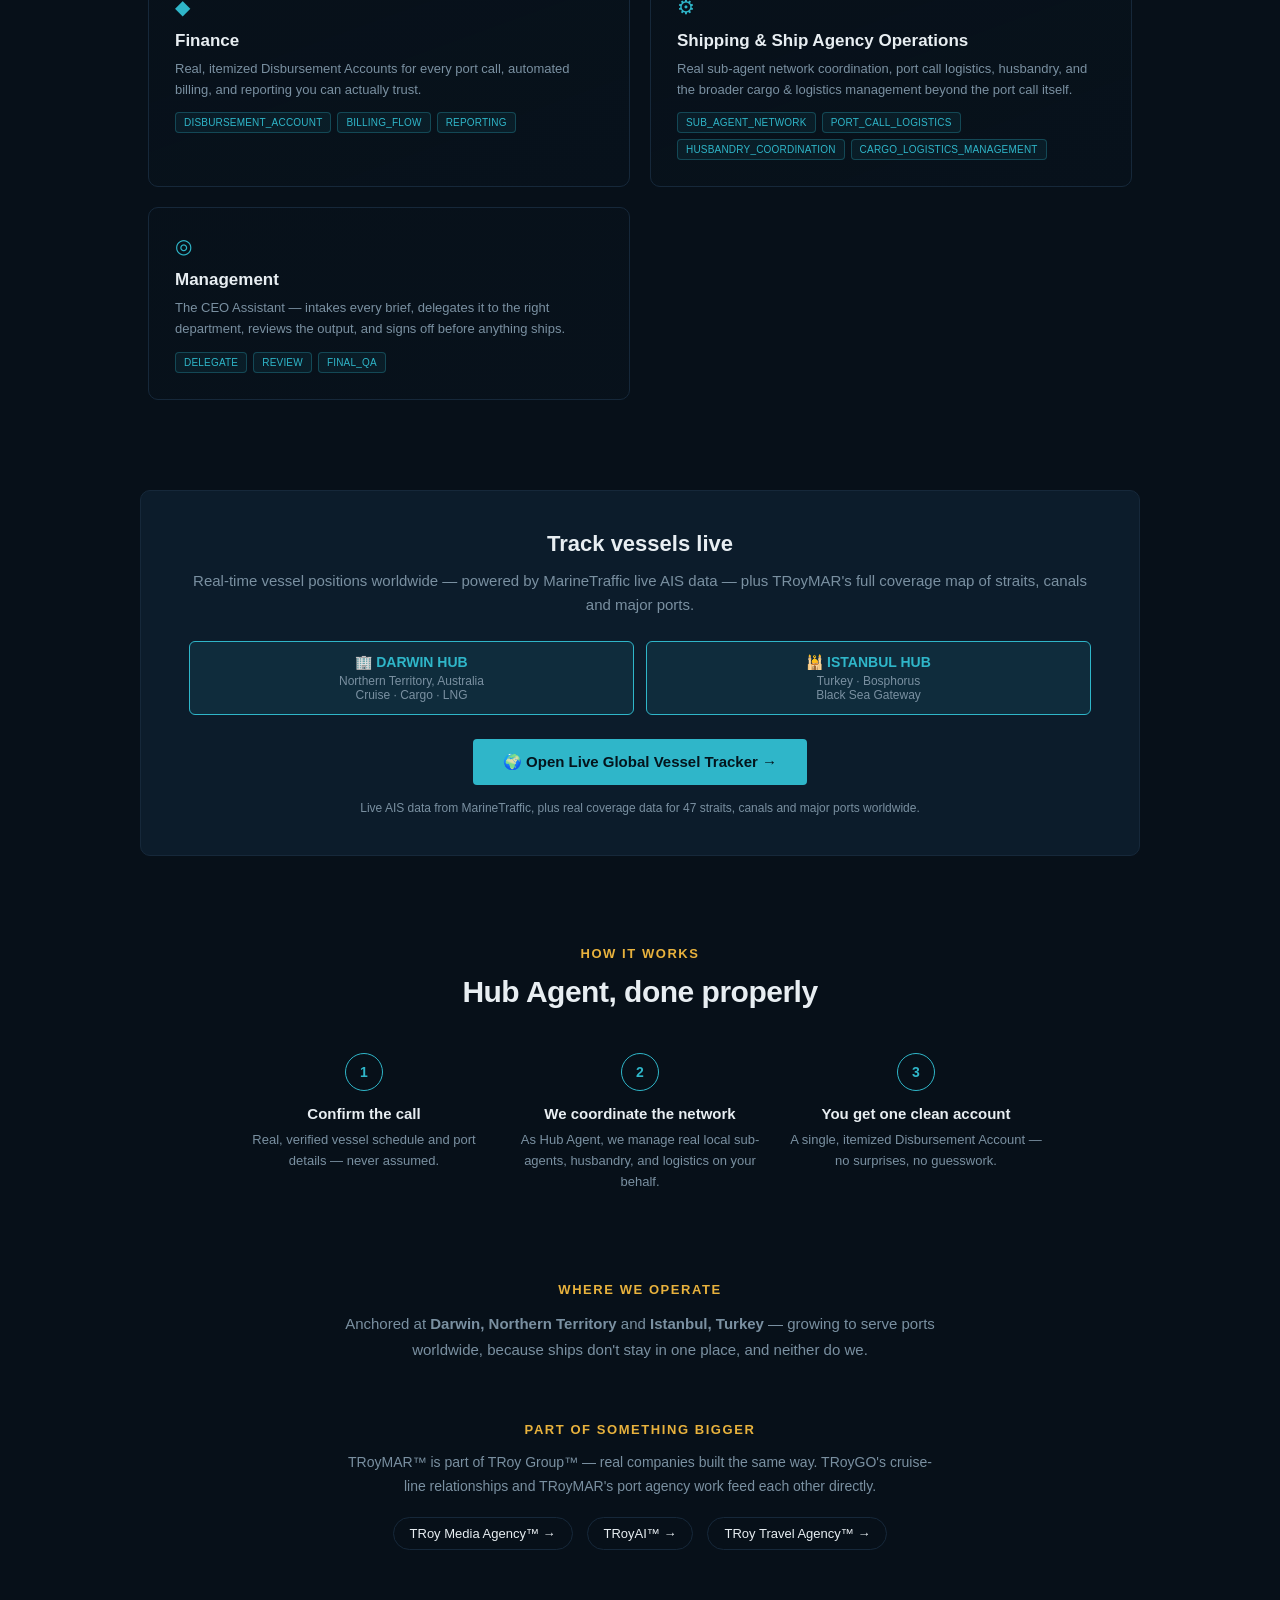
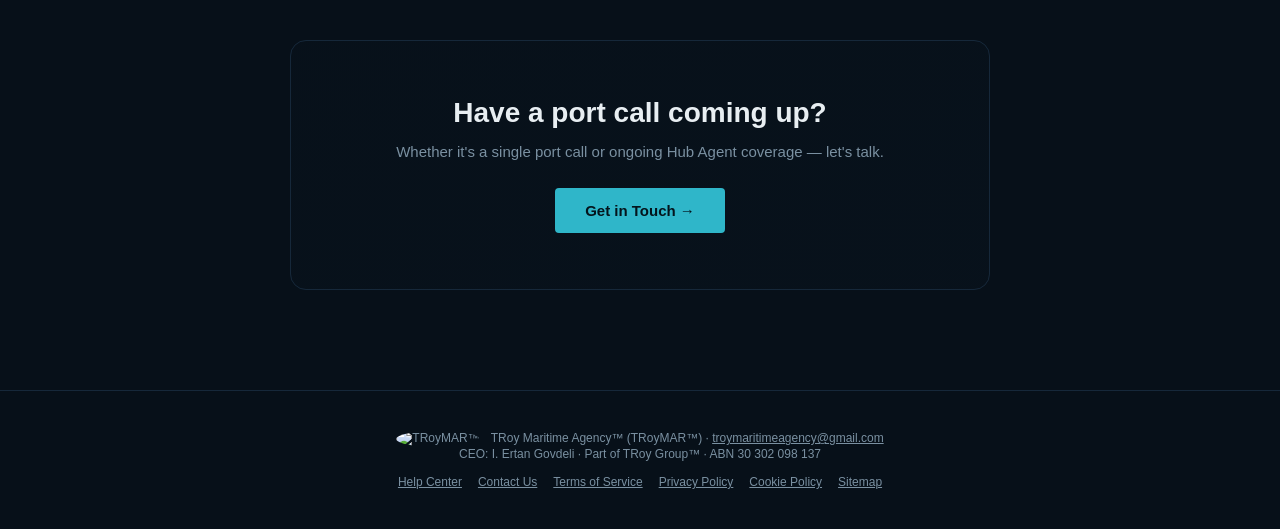
==== commit 39509ea2: "Replace fake-data ship tracker with a real one The old ship tracker design (troy-global-tracker.html" ====
--- a/site/index.html
+++ b/site/index.html
@@ -210,7 +210,7 @@
     <a href="/" style="text-decoration: none; color: inherit; display: flex; align-items: center; gap: 10px; cursor: pointer;"><div class="nav-logo" style="margin: 0;"><img src="/images/logo.png" alt="TRoyMAR™" draggable="false" />TRoyMAR<sup>™</sup></div></a>
     <div class="nav-links">
       <a class="nav-link" href="#services">Services</a>
-      <a class="nav-link" href="#tracker">Track Vessels</a>
+      <a class="nav-link" href="/tracker">Track Vessels</a>
       <a class="nav-link" href="#how">How It Works</a>
       <a class="nav-link" href="/story">Our Story</a>
       <a class="nav-cta" href="mailto:troymaritimeagency@gmail.com">Get in Touch →</a>
@@ -227,7 +227,7 @@
     </p>
     <div class="cta-row">
       <a class="cta" href="mailto:troymaritimeagency@gmail.com">Get in Touch →</a>
-      <a class="cta-secondary" href="#tracker">Track Vessels Live →</a>
+      <a class="cta-secondary" href="/tracker">Track Vessels Live →</a>
     </div>
   </section>
 
@@ -321,9 +321,9 @@
 
   <section class="tracker" id="tracker">
     <h2>Track vessels live</h2>
-    <p>Real-time vessel positions worldwide — powered by MarineTraffic live AIS data. TRoyMAR™ operates from Darwin and Istanbul.</p>
-
-    <div style="margin-bottom: 20px; display: grid; grid-template-columns: 1fr 1fr; gap: 12px;">
+    <p>Real-time vessel positions worldwide — powered by MarineTraffic live AIS data — plus TRoyMAR's full coverage map of straits, canals and major ports.</p>
+
+    <div style="margin-bottom: 24px; display: grid; grid-template-columns: 1fr 1fr; gap: 12px;">
       <div style="background: rgba(47,182,201,0.1); border: 1px solid #2fb6c9; border-radius: 6px; padding: 12px; text-align: center;">
         <div style="color: #2fb6c9; font-weight: 700; font-size: 14px;">🏢 DARWIN HUB</div>
         <div style="color: #7a90a1; font-size: 12px; margin-top: 4px;">Northern Territory, Australia<br/>Cruise · Cargo · LNG</div>
@@ -334,55 +334,8 @@
       </div>
     </div>
 
-    <div style="position: relative; width:100%; height:400px; border:1px solid #16283a; border-radius:6px; overflow: hidden;">
-      <iframe id="maritime-map-embed"
-        src="https://www.marinetraffic.com/en/ais/embed/zoom:2/centery:20/centerx:0/maptype:4/shownames:true/mmsi:0/shipid:0/fleet:/fleet_id:/vtypes:/showmenu:/remember:false"
-        style="width:100%; height:100%; border:none; background:#071019;"
-        allowfullscreen loading="lazy"
-        sandbox="allow-scripts allow-same-origin allow-forms">
-      </iframe>
-      <div style="position: absolute; bottom: 0; left: 0; right: 0; height: 40px; background: linear-gradient(transparent, var(--bg)); pointer-events: auto;"></div>
-      <div style="position: absolute; bottom: 12px; right: 12px; display: flex; flex-direction: column; gap: 0; pointer-events: auto; z-index: 10;">
-        <button id="zoom-in" style="width: 40px; height: 40px; border-radius: 4px 4px 0 0; border: 1px solid #495861; border-bottom: none; background: #3d454f; color: #fff; font-size: 20px; font-weight: 700; cursor: pointer; display: flex; align-items: center; justify-content: center; transition: background 0.2s;">+</button>
-        <div id="zoom-level" style="width: 40px; height: 40px; border-radius: 0; border: 1px solid #495861; border-top: none; border-bottom: none; background: #3d454f; color: #fff; font-size: 14px; font-weight: 600; cursor: default; display: flex; align-items: center; justify-content: center;">2</div>
-        <button id="zoom-out" style="width: 40px; height: 40px; border-radius: 0 0 4px 4px; border: 1px solid #495861; border-top: none; background: #3d454f; color: #fff; font-size: 20px; font-weight: 700; cursor: pointer; display: flex; align-items: center; justify-content: center; transition: background 0.2s;">−</button>
-      </div>
-    </div>
-    <small style="display: block; margin-top: 12px;">Live AIS data from MarineTraffic — real-time global vessel positions. See all vessels calling at TRoyMAR™ hubs worldwide.</small>
-
-    <script>
-      let currentZoom = 2;
-      const mapEmbed = document.getElementById('maritime-map-embed');
-      const zoomInBtn = document.getElementById('zoom-in');
-      const zoomOutBtn = document.getElementById('zoom-out');
-      const zoomLevel = document.getElementById('zoom-level');
-
-      function updateMapZoom(level) {
-        const baseUrl = 'https://www.marinetraffic.com/en/ais/embed/zoom:';
-        const urlPart = '/centery:20/centerx:0/maptype:4/shownames:true/mmsi:0/shipid:0/fleet:/fleet_id:/vtypes:/showmenu:/remember:false';
-        mapEmbed.src = baseUrl + level + urlPart;
-        zoomLevel.textContent = level;
-      }
-
-      zoomInBtn.addEventListener('click', () => {
-        if (currentZoom < 8) {
-          currentZoom++;
-          updateMapZoom(currentZoom);
-        }
-      });
-
-      zoomOutBtn.addEventListener('click', () => {
-        if (currentZoom > 0) {
-          currentZoom--;
-          updateMapZoom(currentZoom);
-        }
-      });
-
-      zoomInBtn.addEventListener('mouseover', () => { zoomInBtn.style.backgroundColor = '#4a5461'; });
-      zoomInBtn.addEventListener('mouseout', () => { zoomInBtn.style.backgroundColor = '#3d454f'; });
-      zoomOutBtn.addEventListener('mouseover', () => { zoomOutBtn.style.backgroundColor = '#4a5461'; });
-      zoomOutBtn.addEventListener('mouseout', () => { zoomOutBtn.style.backgroundColor = '#3d454f'; });
-    </script>
+    <a class="cta" href="/tracker">🌍 Open Live Global Vessel Tracker →</a>
+    <small style="display: block; margin-top: 16px;">Live AIS data from MarineTraffic, plus real coverage data for 47 straits, canals and major ports worldwide.</small>
   </section>
 
   <section class="how" id="how">
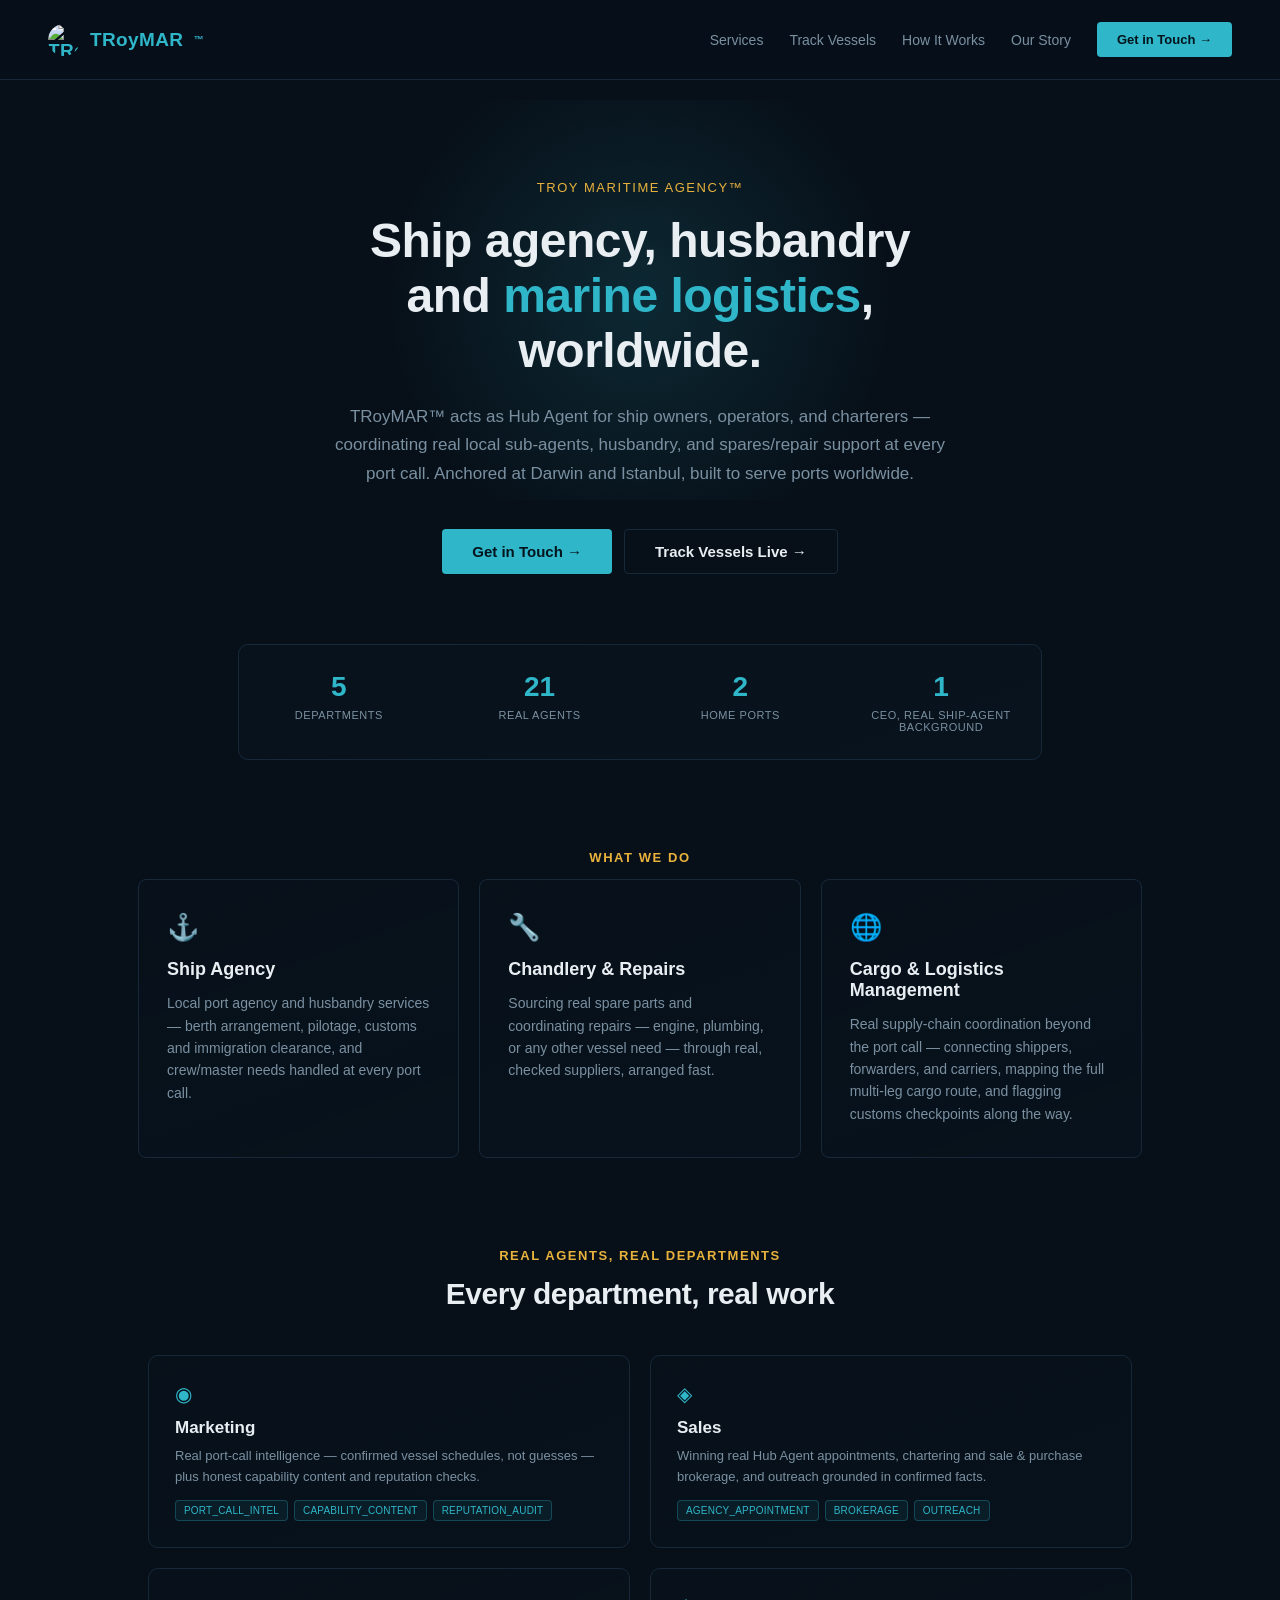
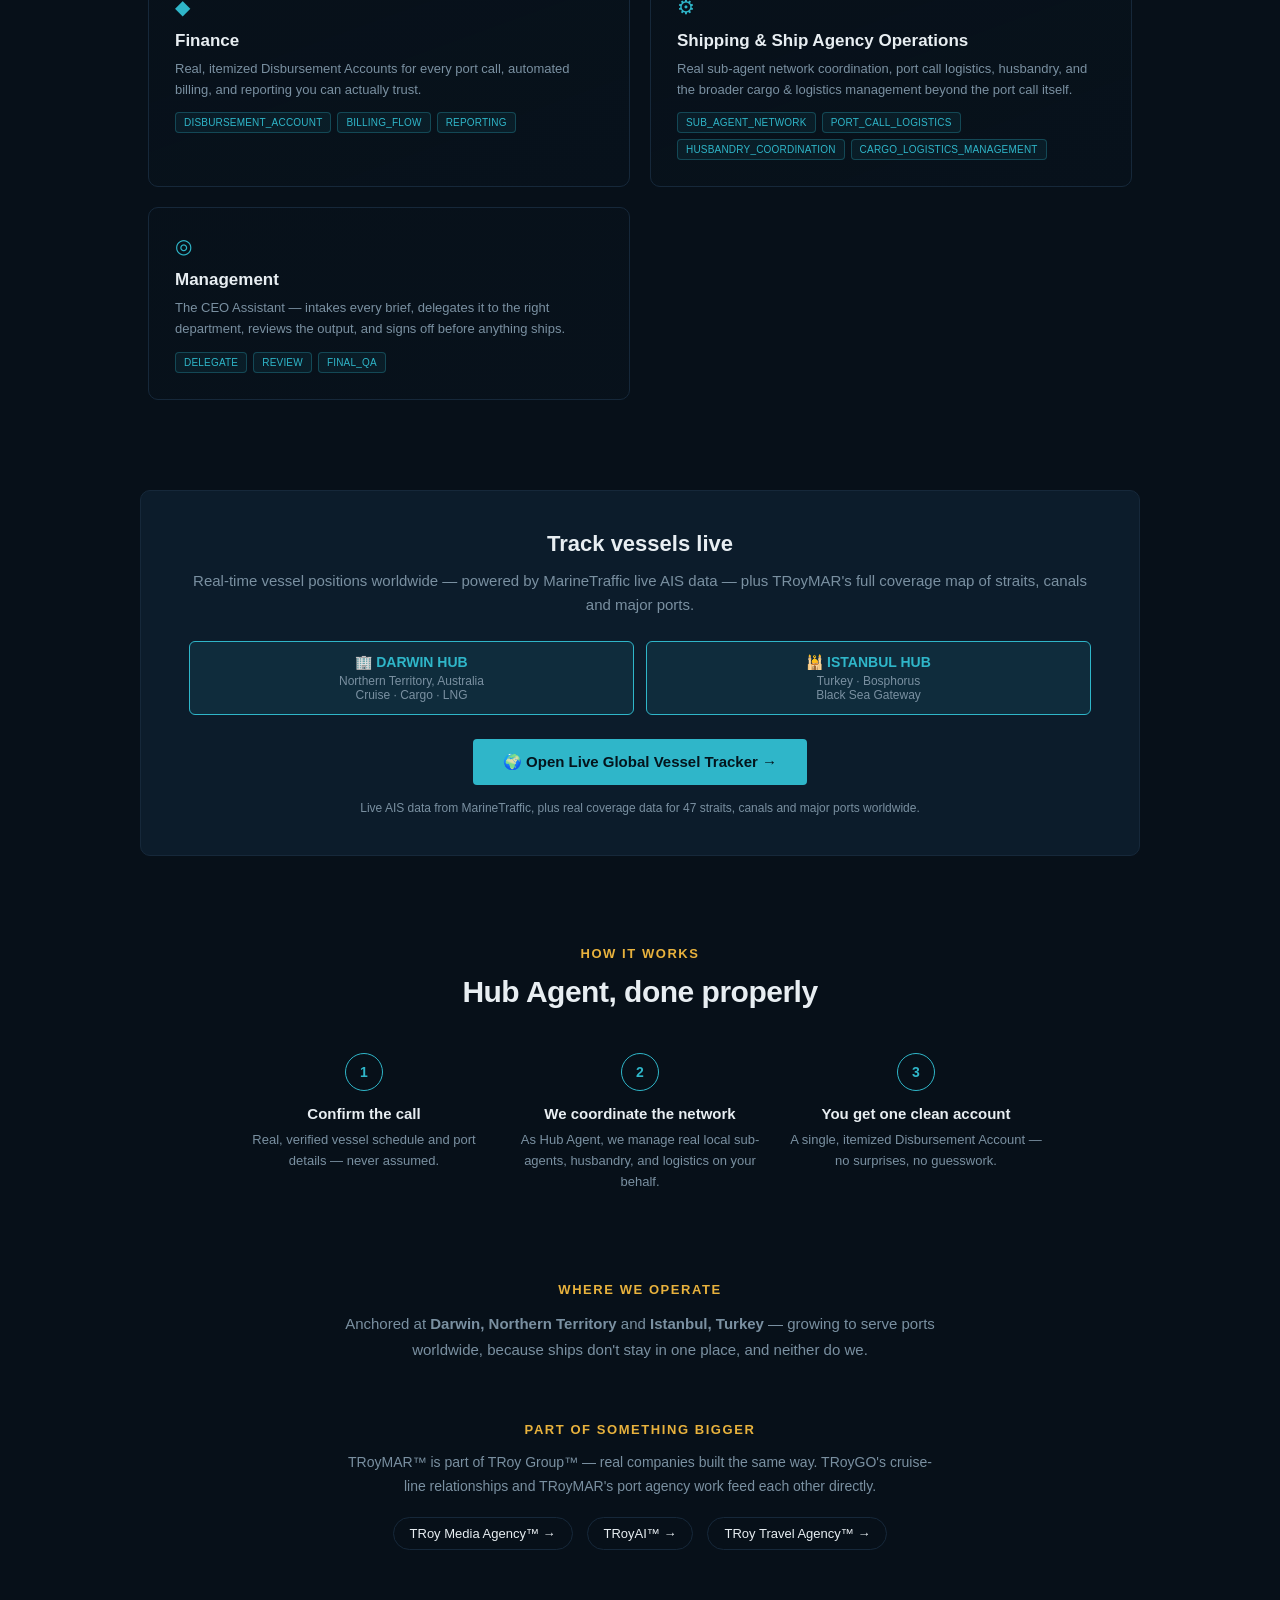
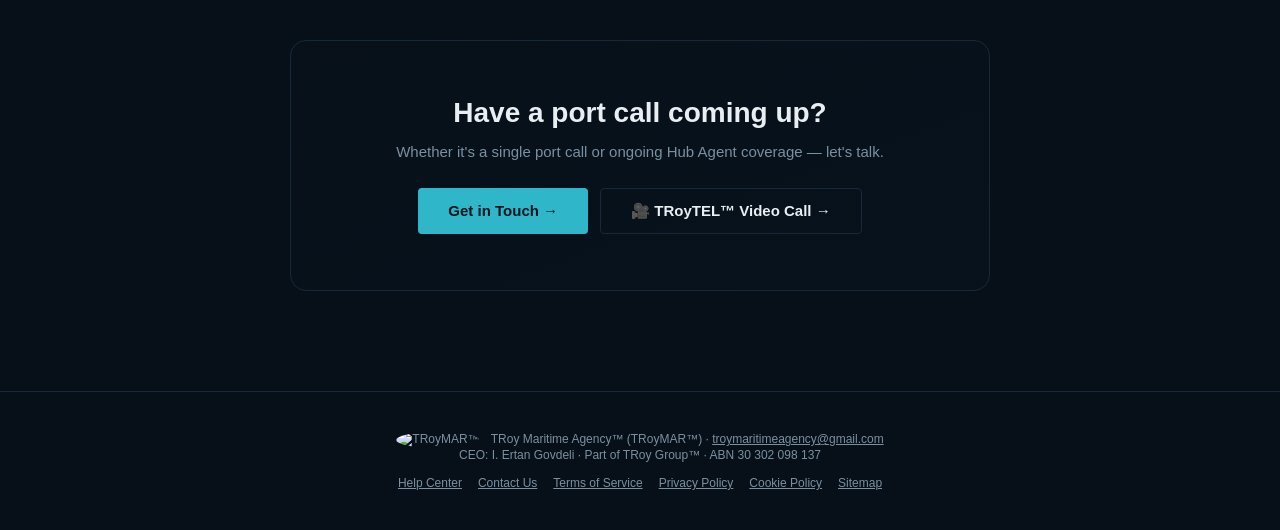
==== commit e1b0ba20: "Add TRoyTEL™ — real video call + message widget on Contact page Ported and improved the TRoyTEL™ con" ====
--- a/site/index.html
+++ b/site/index.html
@@ -384,7 +384,10 @@
   <section class="final-cta">
     <h2>Have a port call coming up?</h2>
     <p>Whether it's a single port call or ongoing Hub Agent coverage — let's talk.</p>
-    <a class="cta" href="mailto:troymaritimeagency@gmail.com">Get in Touch →</a>
+    <div class="cta-row">
+      <a class="cta" href="mailto:troymaritimeagency@gmail.com">Get in Touch →</a>
+      <a class="cta-secondary" href="/contact#troytel">🎥 TRoyTEL™ Video Call →</a>
+    </div>
   </section>
 
   <footer>
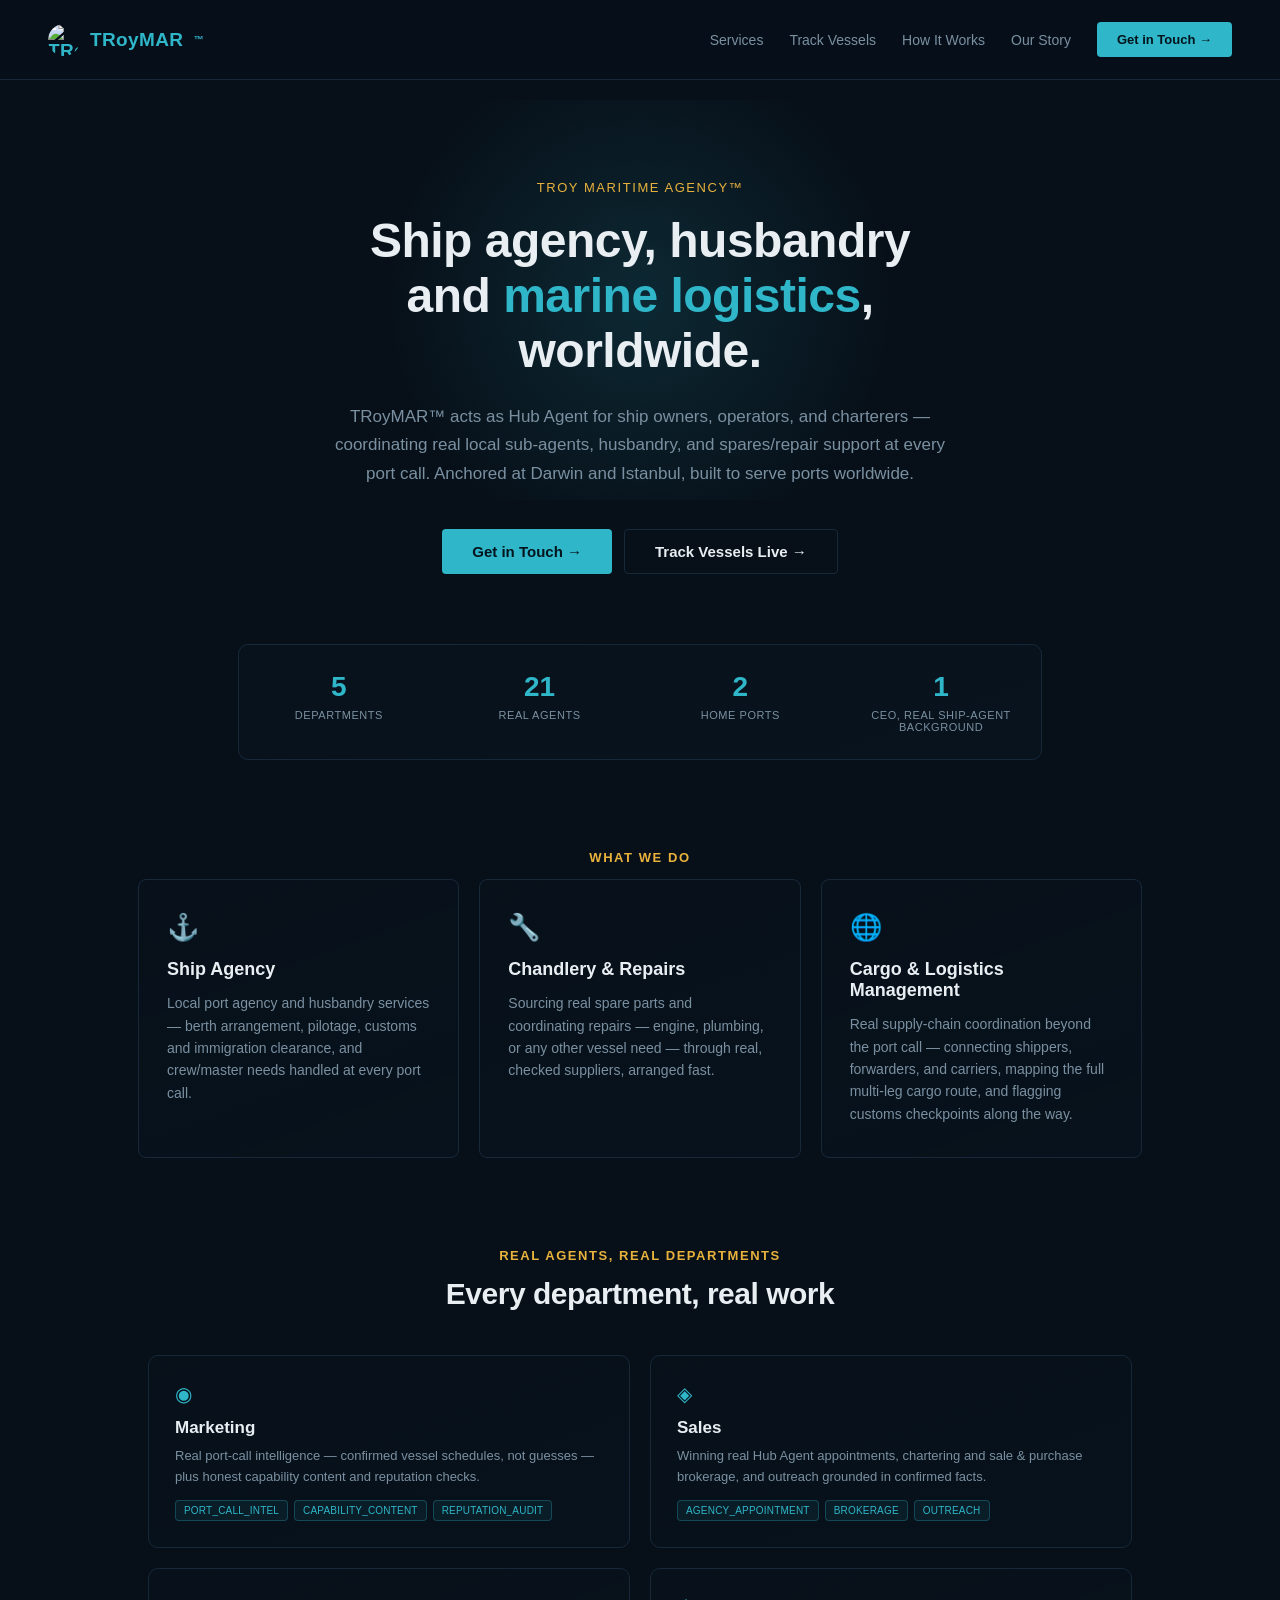
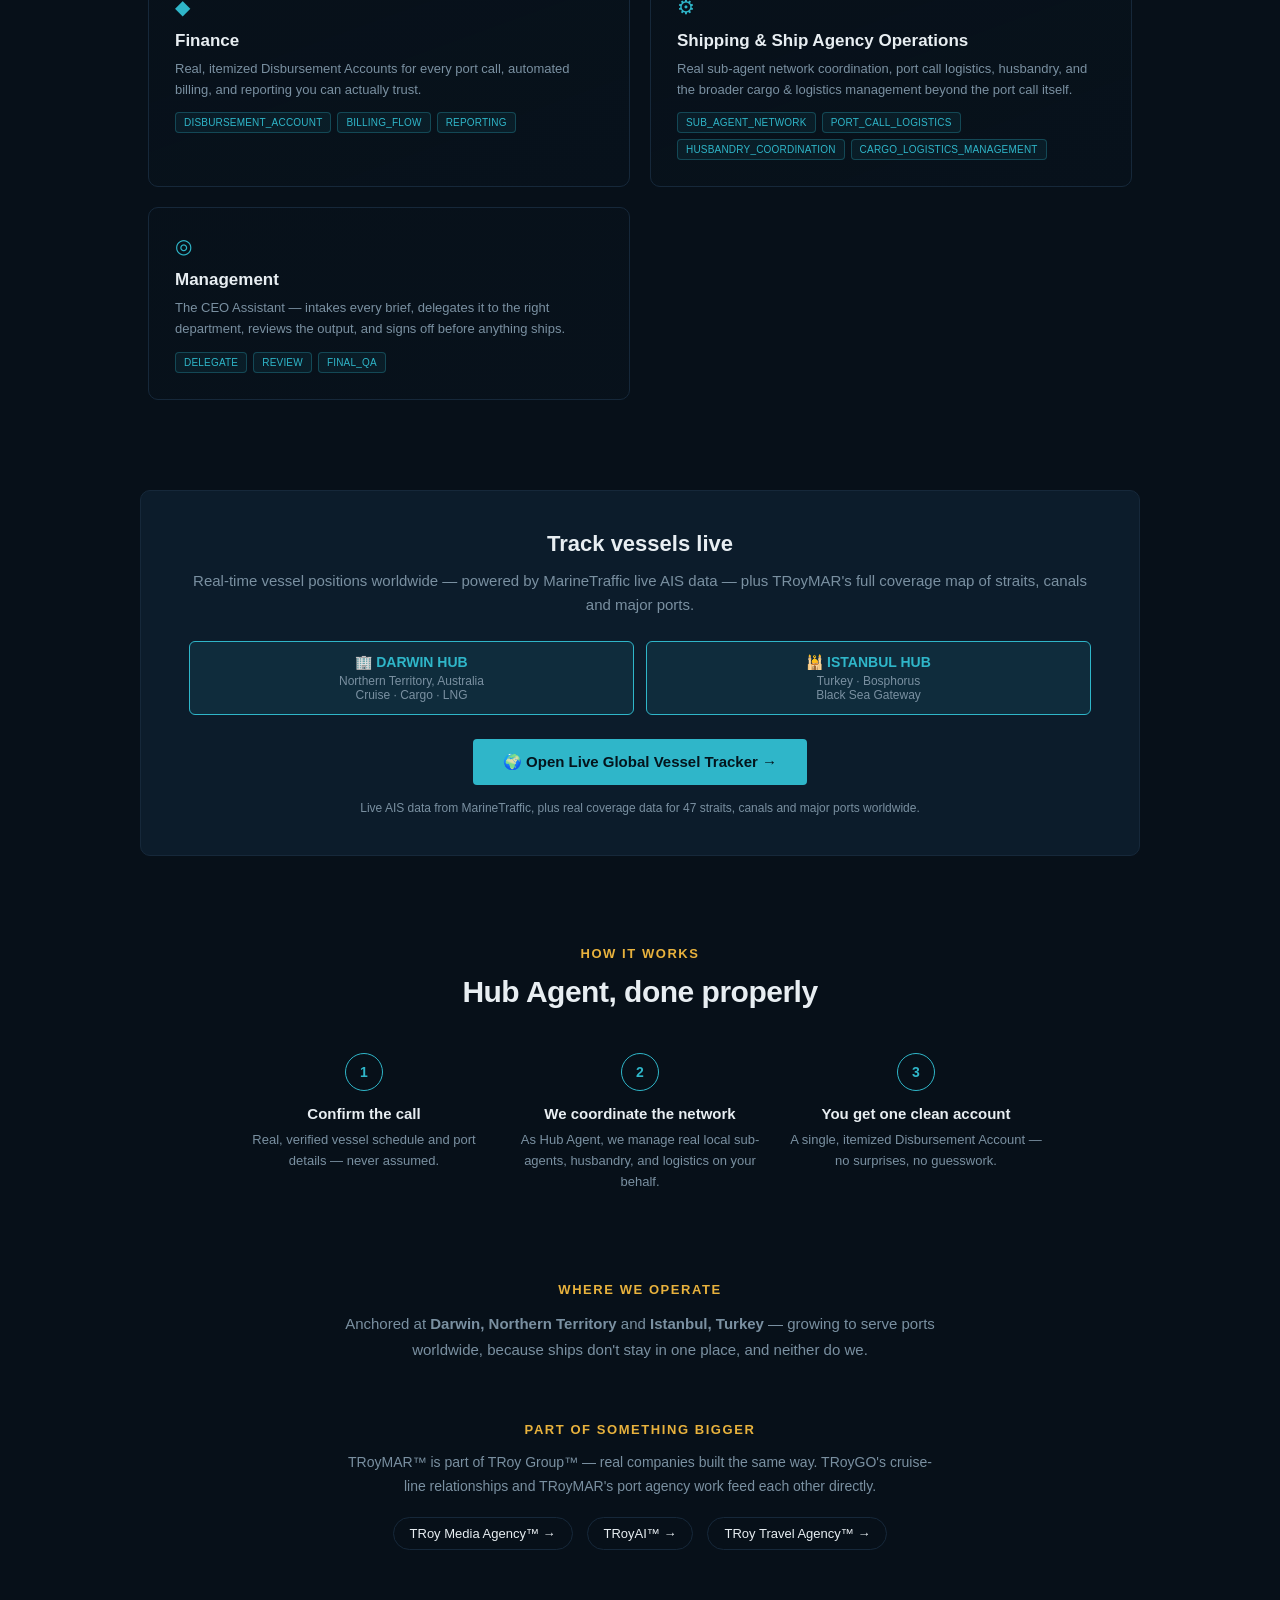
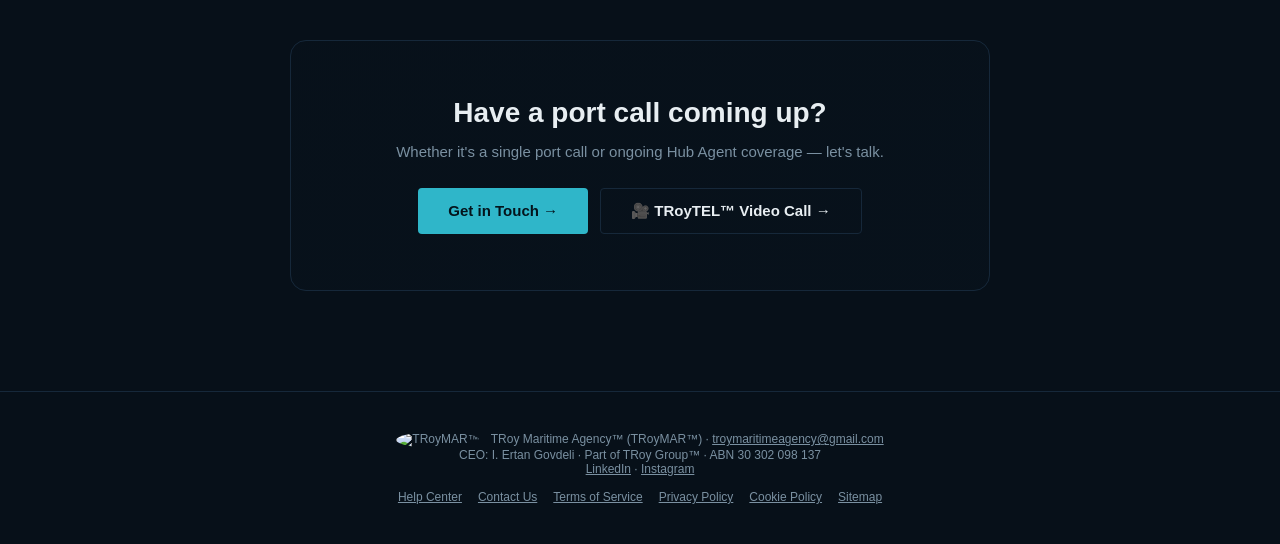
==== commit 20f0b1b1: "Add LinkedIn/Instagram to homepage footer Co-Authored-By: Claude Sonnet 5 <noreply@anthropic.com>" ====
--- a/site/index.html
+++ b/site/index.html
@@ -394,6 +394,7 @@
     <img src="/images/logo.png" alt="TRoyMAR™" draggable="false" style="width:28px;height:28px;border-radius:50%;vertical-align:middle;margin-right:8px;-webkit-user-drag:none;user-select:none;" />
     TRoy Maritime Agency™ (TRoyMAR™) · <a href="mailto:troymaritimeagency@gmail.com">troymaritimeagency@gmail.com</a><br />
     CEO: I. Ertan Govdeli · Part of TRoy Group™ · ABN 30 302 098 137<br />
+    <a href="https://www.linkedin.com/in/troyaiagent/" target="_blank" rel="noopener">LinkedIn</a> · <a href="https://www.instagram.com/troyaiagent/" target="_blank" rel="noopener">Instagram</a><br />
     <div style="margin-top:14px; display:flex; gap:16px; justify-content:center; flex-wrap:wrap;">
       <a href="/help">Help Center</a>
       <a href="/contact">Contact Us</a>
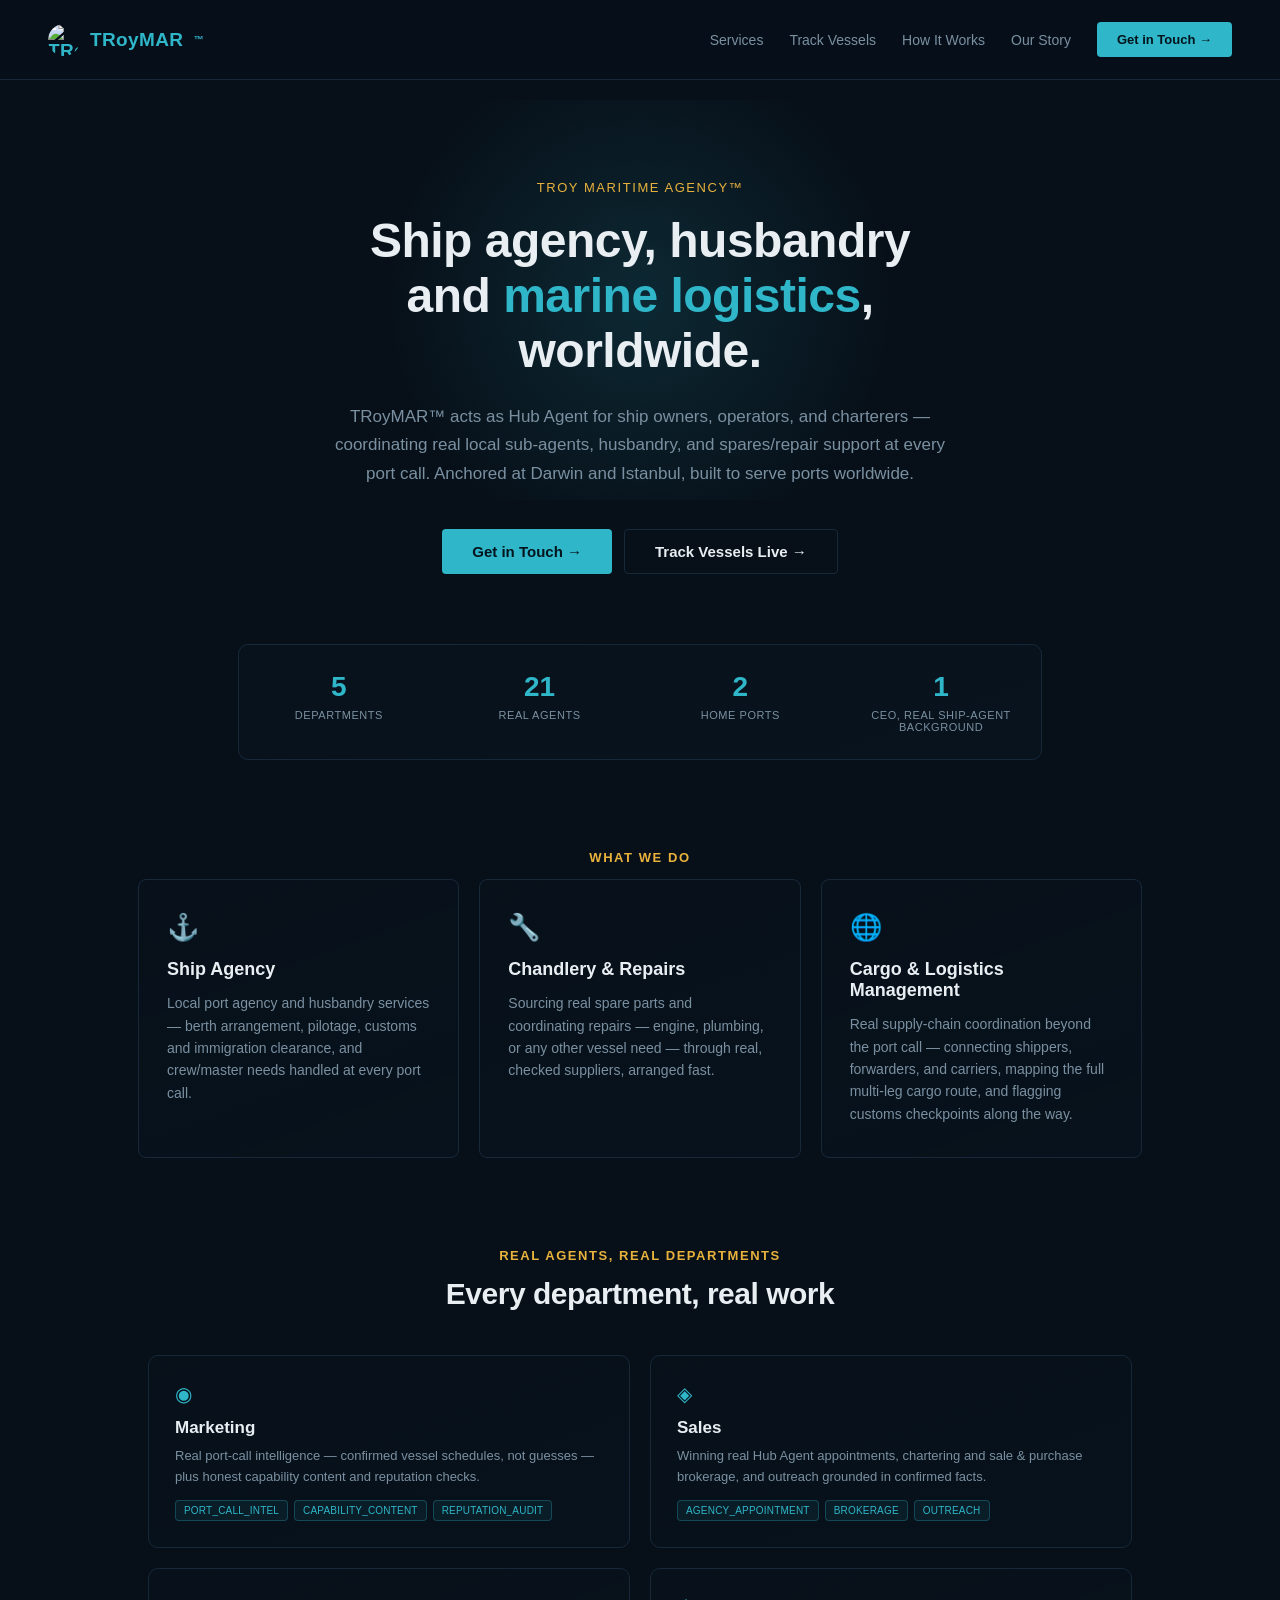
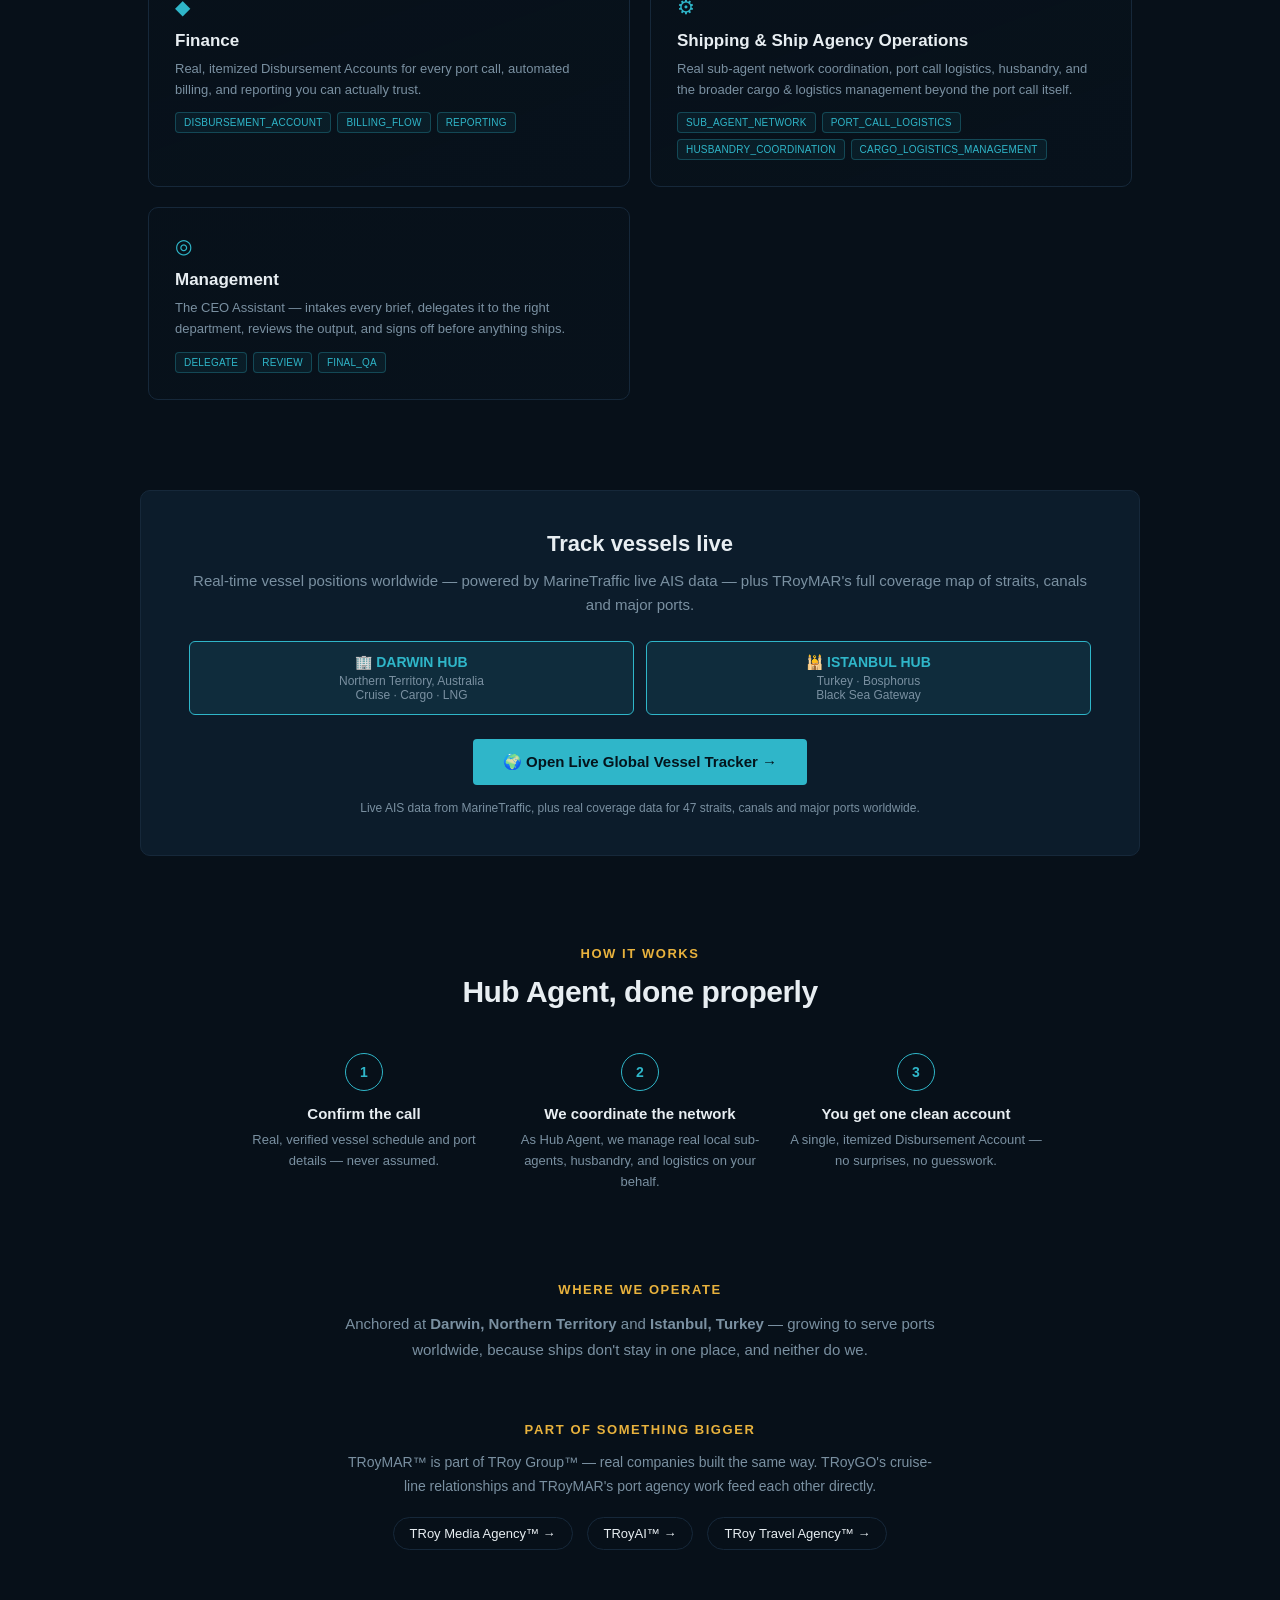
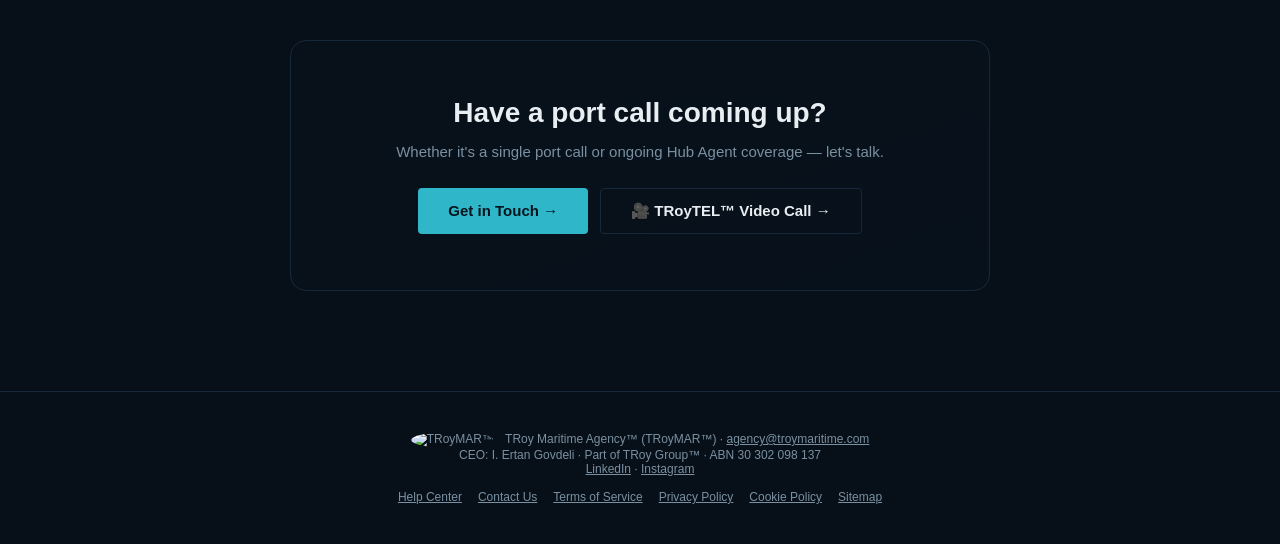
==== commit 5d451731: "Update public contact email to real domain address (agency@troymaritime.com) Now that troymaritime.c" ====
--- a/site/index.html
+++ b/site/index.html
@@ -213,7 +213,7 @@
       <a class="nav-link" href="/tracker">Track Vessels</a>
       <a class="nav-link" href="#how">How It Works</a>
       <a class="nav-link" href="/story">Our Story</a>
-      <a class="nav-cta" href="mailto:troymaritimeagency@gmail.com">Get in Touch →</a>
+      <a class="nav-cta" href="mailto:agency@troymaritime.com">Get in Touch →</a>
     </div>
   </nav>
 
@@ -226,7 +226,7 @@
       Anchored at Darwin and Istanbul, built to serve ports worldwide.
     </p>
     <div class="cta-row">
-      <a class="cta" href="mailto:troymaritimeagency@gmail.com">Get in Touch →</a>
+      <a class="cta" href="mailto:agency@troymaritime.com">Get in Touch →</a>
       <a class="cta-secondary" href="/tracker">Track Vessels Live →</a>
     </div>
   </section>
@@ -385,14 +385,14 @@
     <h2>Have a port call coming up?</h2>
     <p>Whether it's a single port call or ongoing Hub Agent coverage — let's talk.</p>
     <div class="cta-row">
-      <a class="cta" href="mailto:troymaritimeagency@gmail.com">Get in Touch →</a>
+      <a class="cta" href="mailto:agency@troymaritime.com">Get in Touch →</a>
       <a class="cta-secondary" href="/contact#troytel">🎥 TRoyTEL™ Video Call →</a>
     </div>
   </section>
 
   <footer>
     <img src="/images/logo.png" alt="TRoyMAR™" draggable="false" style="width:28px;height:28px;border-radius:50%;vertical-align:middle;margin-right:8px;-webkit-user-drag:none;user-select:none;" />
-    TRoy Maritime Agency™ (TRoyMAR™) · <a href="mailto:troymaritimeagency@gmail.com">troymaritimeagency@gmail.com</a><br />
+    TRoy Maritime Agency™ (TRoyMAR™) · <a href="mailto:agency@troymaritime.com">agency@troymaritime.com</a><br />
     CEO: I. Ertan Govdeli · Part of TRoy Group™ · ABN 30 302 098 137<br />
     <a href="https://www.linkedin.com/in/troyaiagent/" target="_blank" rel="noopener">LinkedIn</a> · <a href="https://www.instagram.com/troyaiagent/" target="_blank" rel="noopener">Instagram</a><br />
     <div style="margin-top:14px; display:flex; gap:16px; justify-content:center; flex-wrap:wrap;">
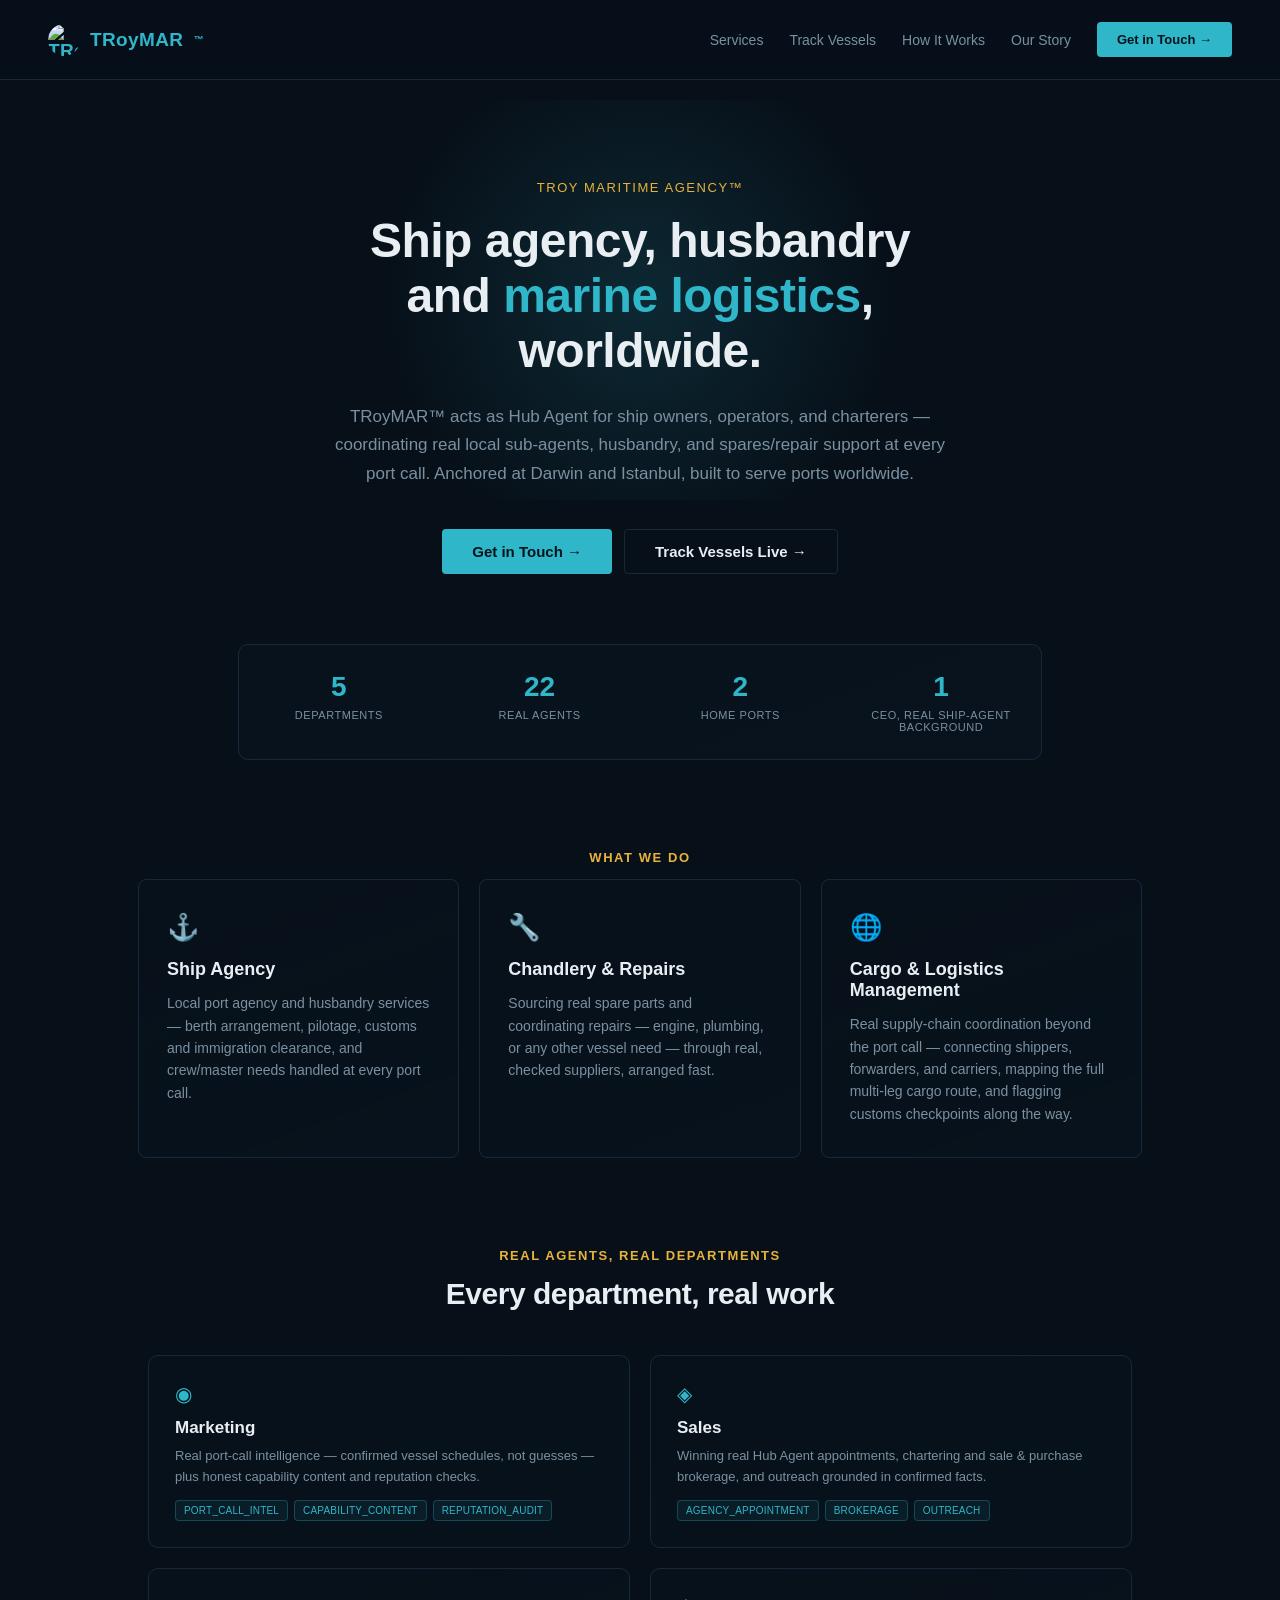
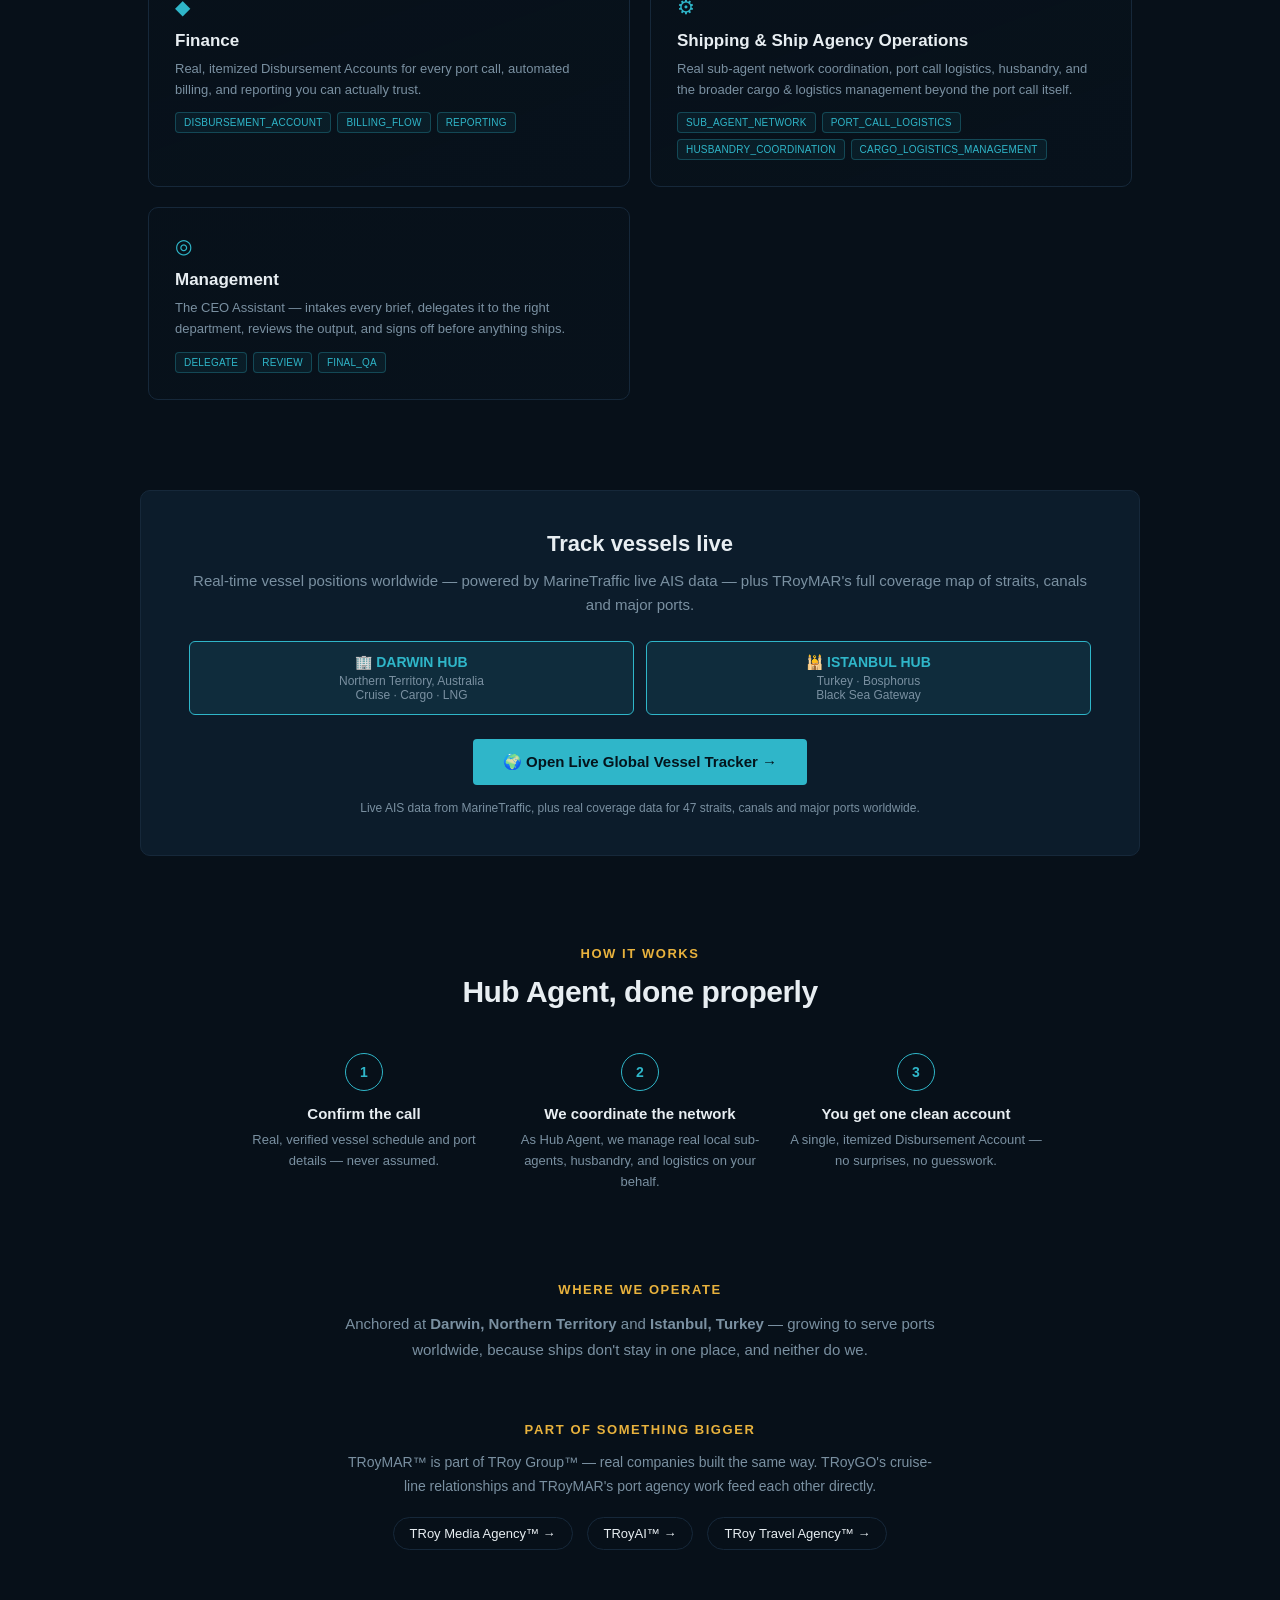
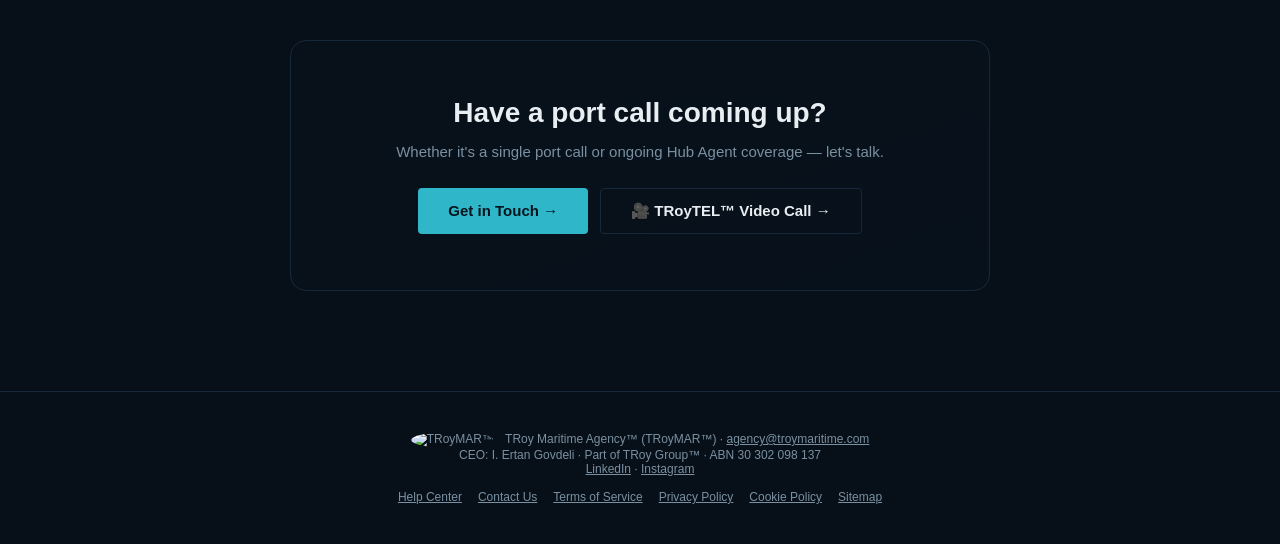
==== commit 2ae8c829: "Fix homepage agent count stale at 21, should be 22 The homepage proof strip said "21 Real Agents" wh" ====
--- a/site/index.html
+++ b/site/index.html
@@ -234,7 +234,7 @@
   <section class="proof">
     <div class="proof-grid">
       <div class="proof-cell"><div class="num">5</div><div class="lbl">Departments</div></div>
-      <div class="proof-cell"><div class="num">21</div><div class="lbl">Real Agents</div></div>
+      <div class="proof-cell"><div class="num">22</div><div class="lbl">Real Agents</div></div>
       <div class="proof-cell"><div class="num">2</div><div class="lbl">Home Ports</div></div>
       <div class="proof-cell"><div class="num">1</div><div class="lbl">CEO, Real Ship-Agent Background</div></div>
     </div>
